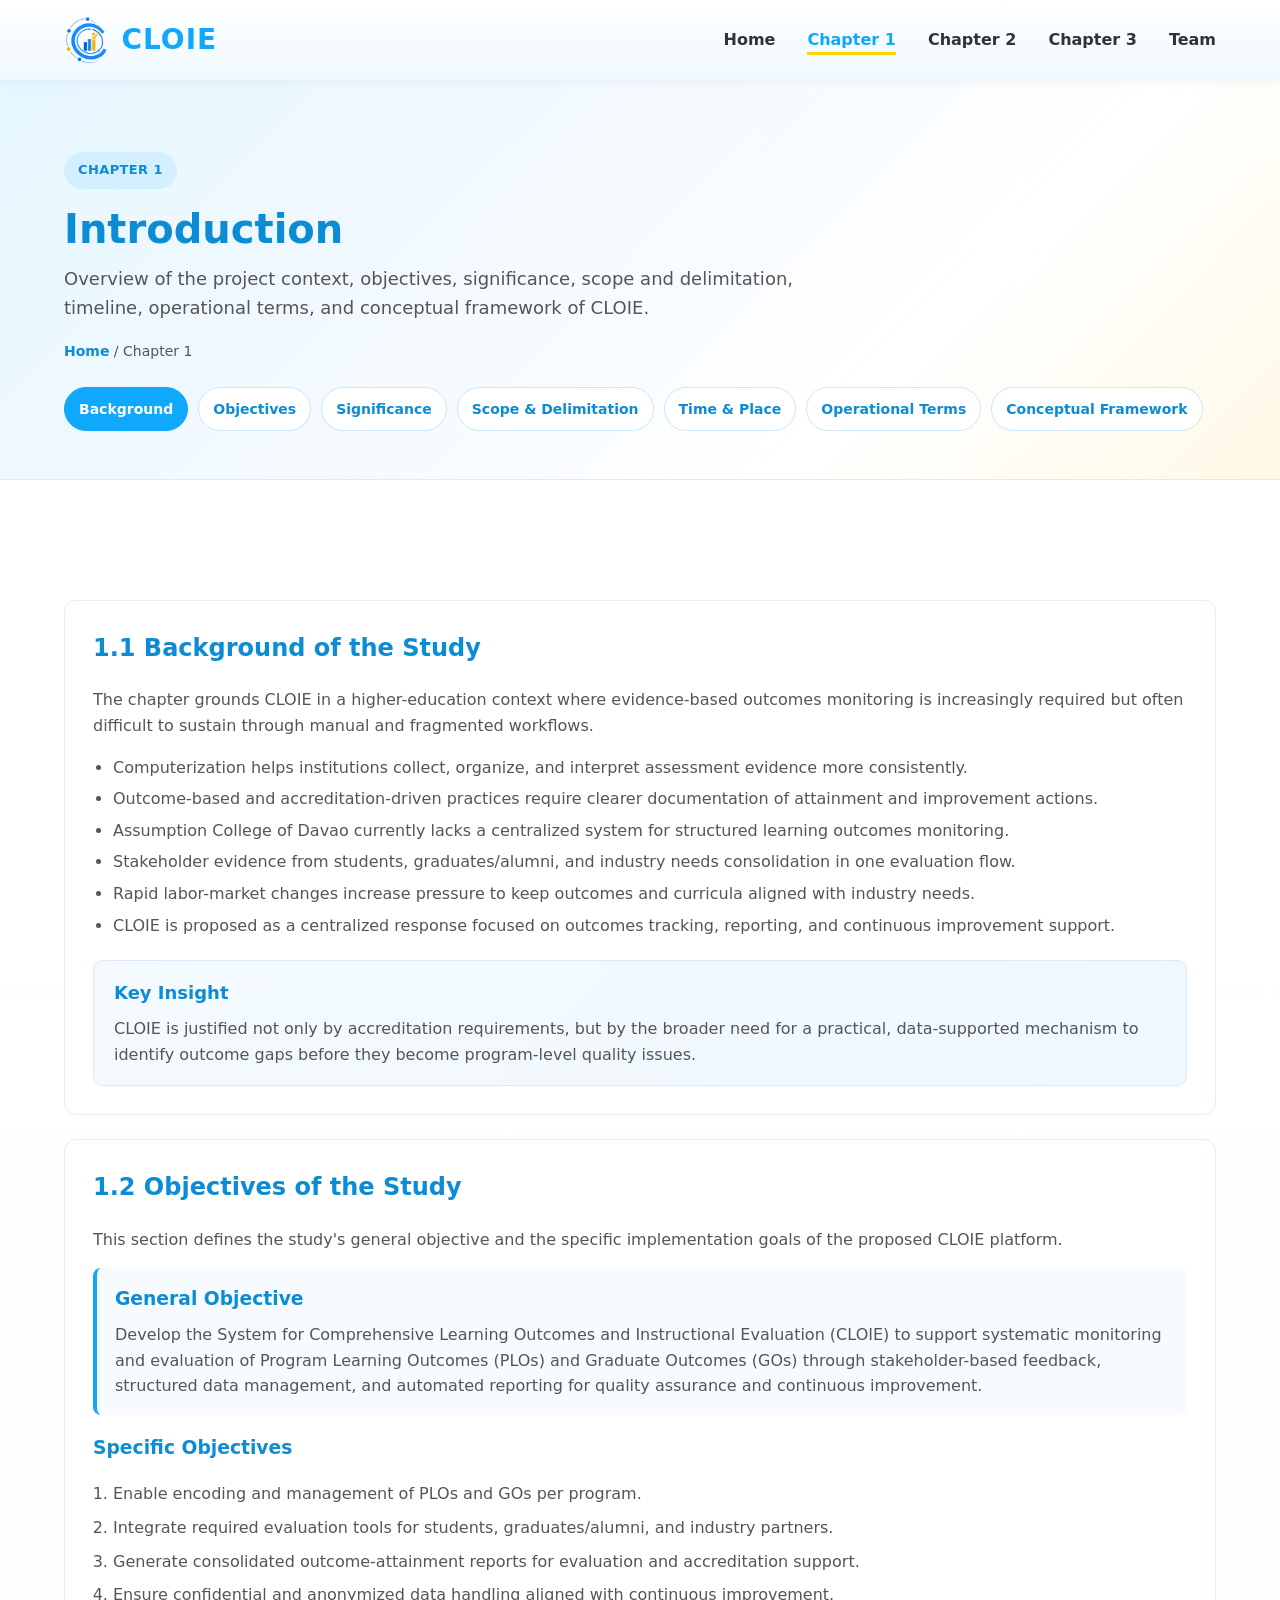
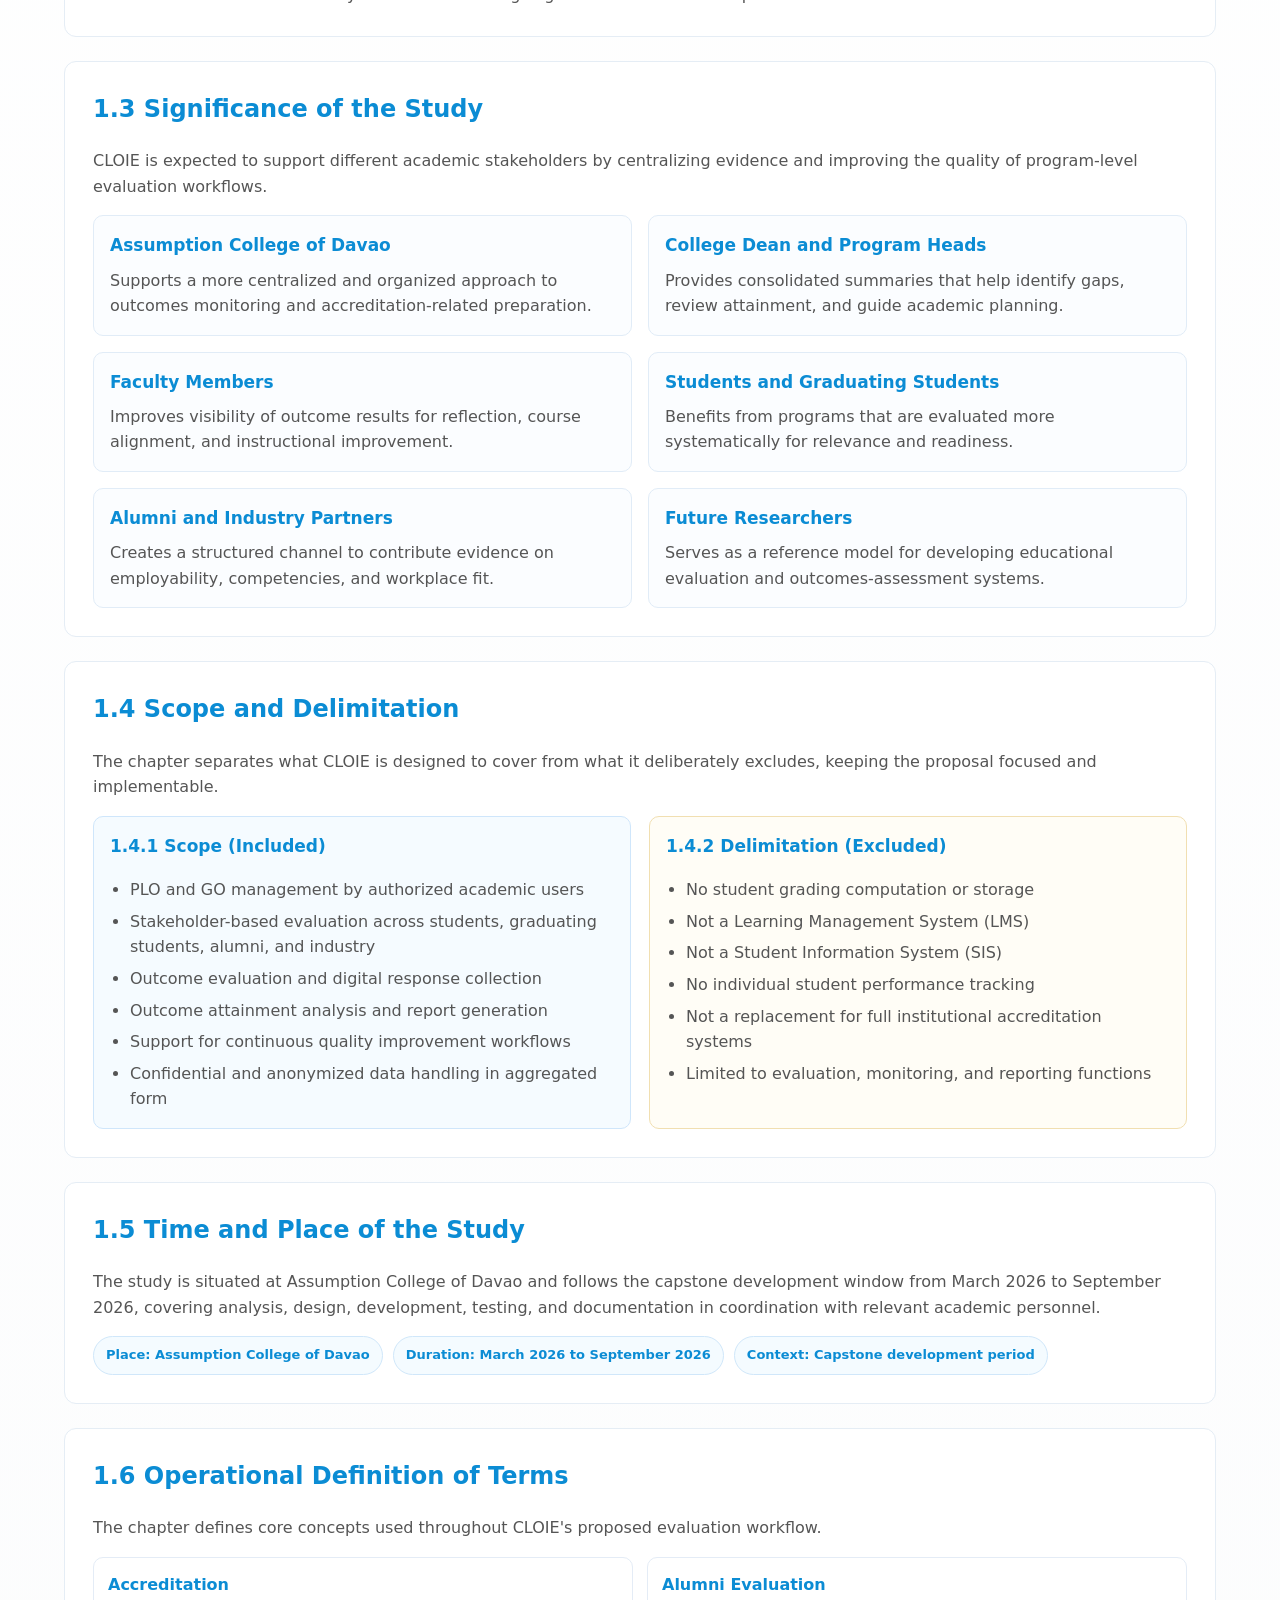
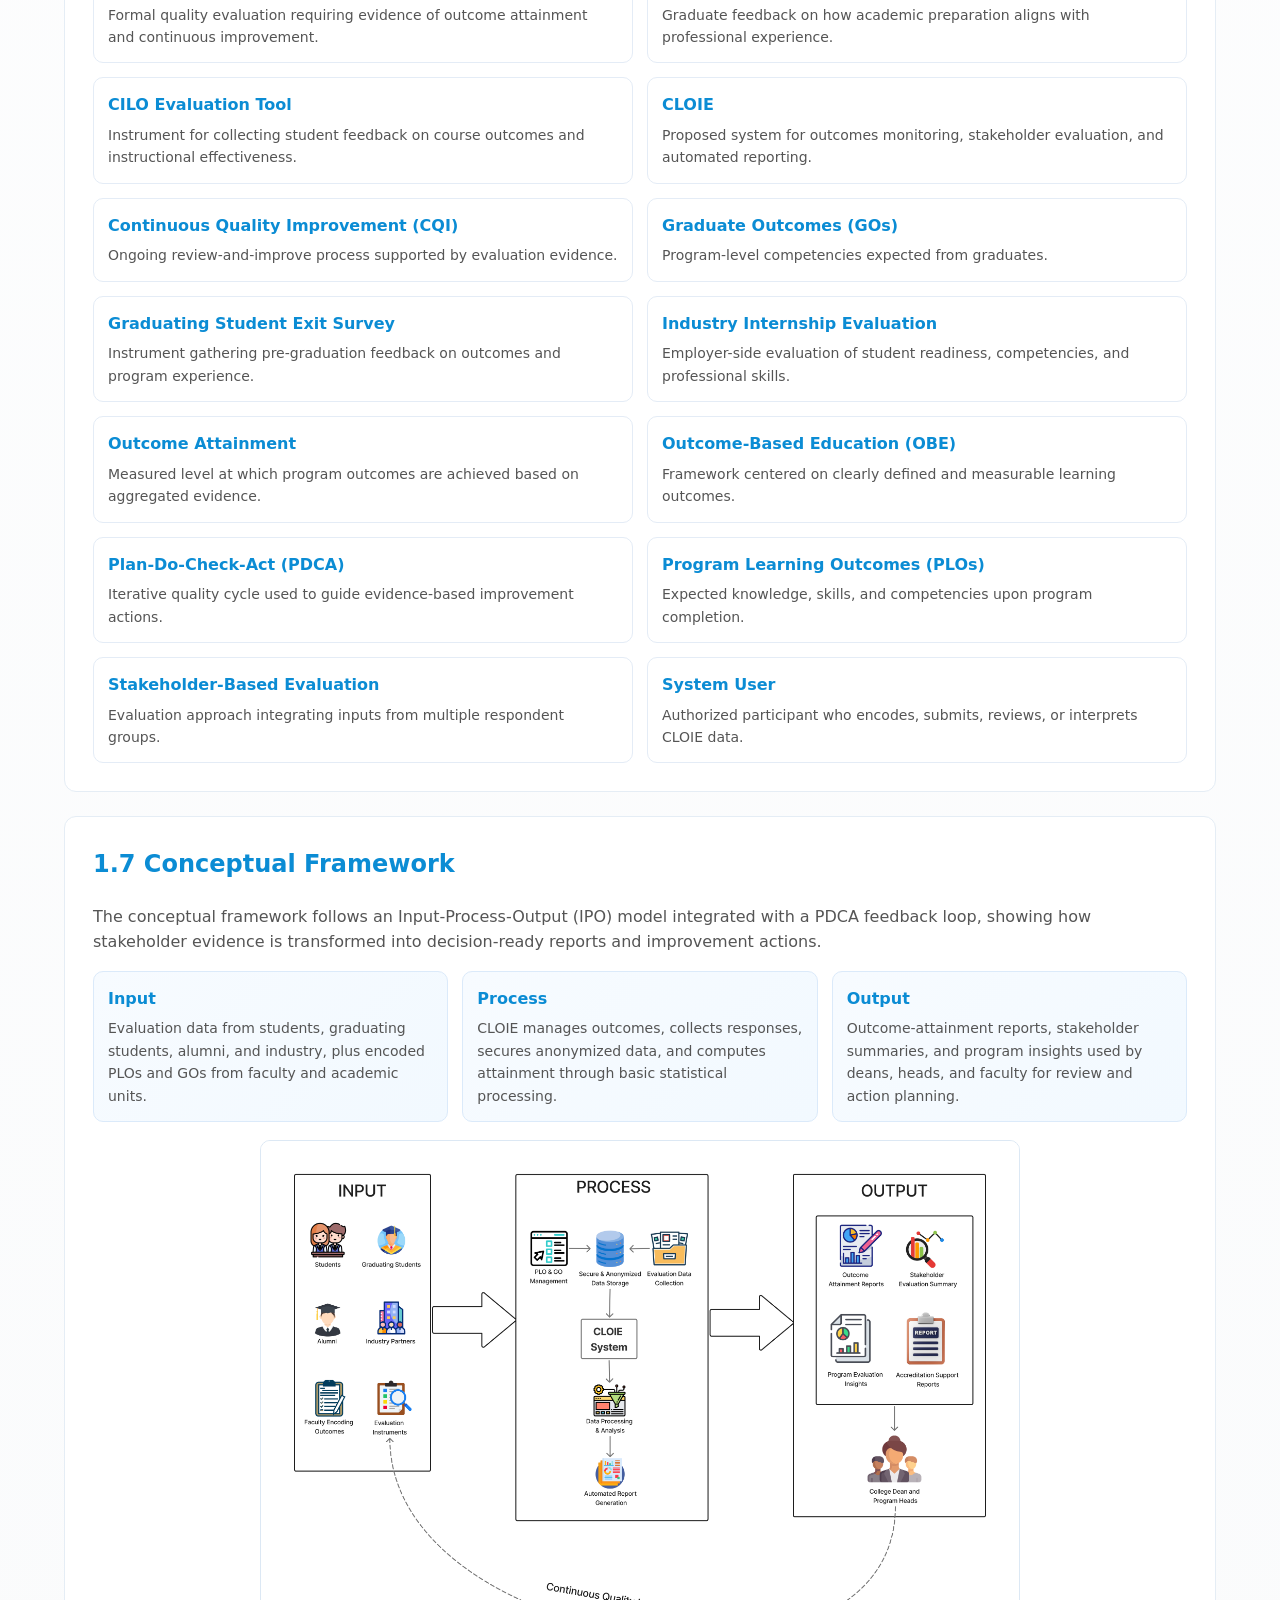
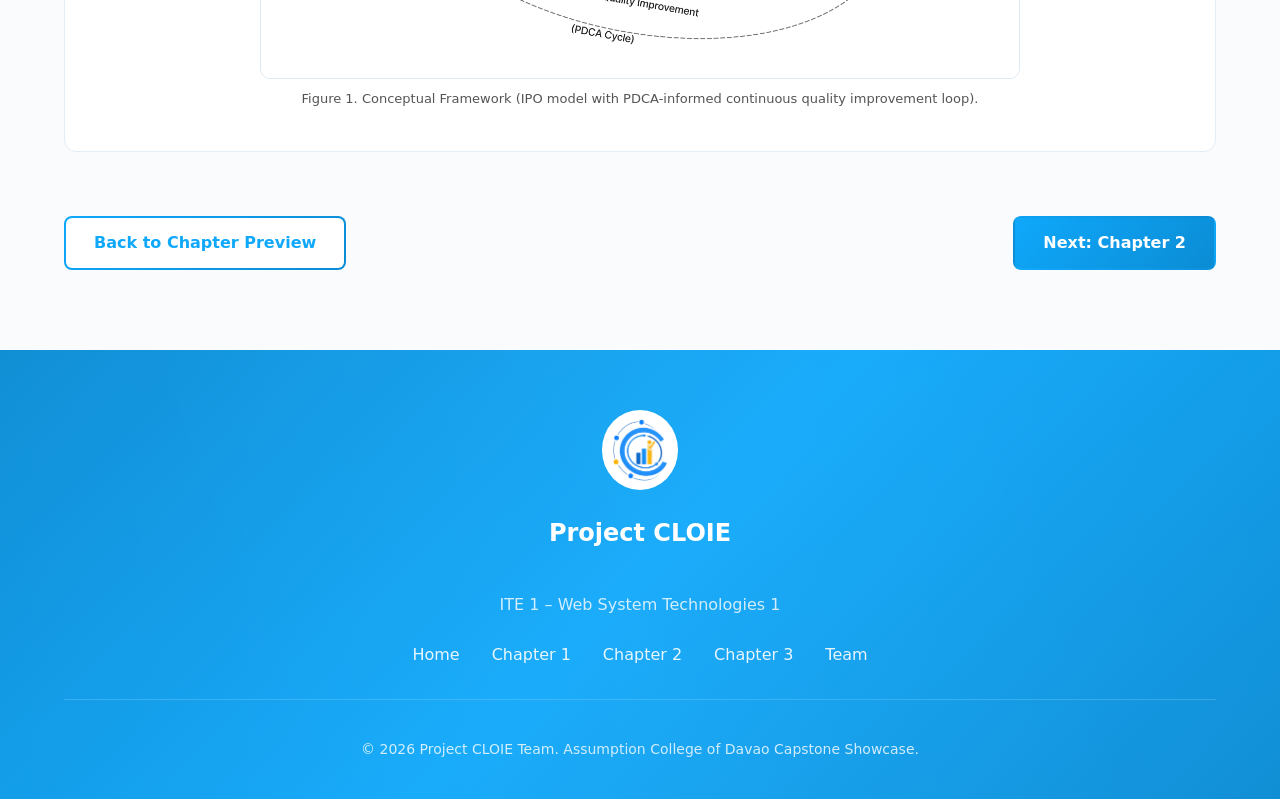
==== chapter1.html @ 31b9a8d6 "Enhance Project CLOIE website with new features and improvements - Added home.css for additional sty" ====
<!DOCTYPE html>
<html lang="en">
<head>
  <meta charset="UTF-8">
  <meta name="viewport" content="width=device-width, initial-scale=1.0">
  <title>CLOIE - Chapter 1 Summary</title>
  <link rel="shortcut icon" href="assets/cloie-logo.png" type="image/png">
  <link rel="stylesheet" href="css/style.css">
  <link rel="stylesheet" href="css/chapter.css">
</head>
<body id="top">
  <header class="v-header">
    <div class="page-container v-nav">
      <a href="index.html" class="v-logo-container">
        <img src="assets/cloie-logo.png" alt="CLOIE logo" class="v-brand-logo">
        <span class="v-logo-text">CLOIE</span>
      </a>
      <ul class="v-nav-links">
        <li><a href="index.html" class="v-nav-link">Home</a></li>
        <li><a href="chapter1.html" class="v-nav-link">Chapter 1</a></li>
        <li><a href="chapter2.html" class="v-nav-link">Chapter 2</a></li>
        <li><a href="chapter3.html" class="v-nav-link">Chapter 3</a></li>
        <li><a href="index.html#team" class="v-nav-link">Team</a></li>
      </ul>
      <button class="v-mobile-toggle" aria-label="Toggle Navigation">☰</button>
    </div>
  </header>

  <main class="v-page-main">
    <section class="v-page-banner">
      <div class="page-container v-reveal">
        <span class="v-page-label">Chapter 1</span>
        <h1 class="v-page-title">Introduction</h1>
        <p class="v-page-desc">Overview of the project context, objectives, significance, scope and delimitation, timeline, operational terms, and conceptual framework of CLOIE.</p>
        <p class="v-breadcrumb"><a href="index.html">Home</a> / Chapter 1</p>
        <div class="v-jump-links">
          <a class="v-jump-link" href="#background">Background</a>
          <a class="v-jump-link" href="#objectives">Objectives</a>
          <a class="v-jump-link" href="#significance">Significance</a>
          <a class="v-jump-link" href="#scope">Scope & Delimitation</a>
          <a class="v-jump-link" href="#time-place">Time & Place</a>
          <a class="v-jump-link" href="#terms">Operational Terms</a>
          <a class="v-jump-link" href="#framework">Conceptual Framework</a>
        </div>
      </div>
    </section>

    <section class="v-section v-bg-white">
      <div class="page-container v-article-grid v-reveal">
        <article id="background" class="v-article-block">
          <h2>1.1 Background of the Study</h2>
          <p>The chapter grounds CLOIE in a higher-education context where evidence-based outcomes monitoring is increasingly required but often difficult to sustain through manual and fragmented workflows.</p>
          <ul class="v-list-tight">
            <li>Computerization helps institutions collect, organize, and interpret assessment evidence more consistently.</li>
            <li>Outcome-based and accreditation-driven practices require clearer documentation of attainment and improvement actions.</li>
            <li>Assumption College of Davao currently lacks a centralized system for structured learning outcomes monitoring.</li>
            <li>Stakeholder evidence from students, graduates/alumni, and industry needs consolidation in one evaluation flow.</li>
            <li>Rapid labor-market changes increase pressure to keep outcomes and curricula aligned with industry needs.</li>
            <li>CLOIE is proposed as a centralized response focused on outcomes tracking, reporting, and continuous improvement support.</li>
          </ul>
          <div class="v-key-insight">
            <h3>Key Insight</h3>
            <p>CLOIE is justified not only by accreditation requirements, but by the broader need for a practical, data-supported mechanism to identify outcome gaps before they become program-level quality issues.</p>
          </div>
        </article>

        <article id="objectives" class="v-article-block">
          <h2>1.2 Objectives of the Study</h2>
          <p>This section defines the study's general objective and the specific implementation goals of the proposed CLOIE platform.</p>
          <div class="v-objective-highlight">
            <h3>General Objective</h3>
            <p>Develop the System for Comprehensive Learning Outcomes and Instructional Evaluation (CLOIE) to support systematic monitoring and evaluation of Program Learning Outcomes (PLOs) and Graduate Outcomes (GOs) through stakeholder-based feedback, structured data management, and automated reporting for quality assurance and continuous improvement.</p>
          </div>
          <h3>Specific Objectives</h3>
          <ol class="v-objective-list">
            <li>Enable encoding and management of PLOs and GOs per program.</li>
            <li>Integrate required evaluation tools for students, graduates/alumni, and industry partners.</li>
            <li>Generate consolidated outcome-attainment reports for evaluation and accreditation support.</li>
            <li>Ensure confidential and anonymized data handling aligned with continuous improvement.</li>
          </ol>
        </article>

        <article id="significance" class="v-article-block">
          <h2>1.3 Significance of the Study</h2>
          <p>CLOIE is expected to support different academic stakeholders by centralizing evidence and improving the quality of program-level evaluation workflows.</p>
          <div class="v-significance-grid">
            <article class="v-significance-card">
              <h3>Assumption College of Davao</h3>
              <p>Supports a more centralized and organized approach to outcomes monitoring and accreditation-related preparation.</p>
            </article>
            <article class="v-significance-card">
              <h3>College Dean and Program Heads</h3>
              <p>Provides consolidated summaries that help identify gaps, review attainment, and guide academic planning.</p>
            </article>
            <article class="v-significance-card">
              <h3>Faculty Members</h3>
              <p>Improves visibility of outcome results for reflection, course alignment, and instructional improvement.</p>
            </article>
            <article class="v-significance-card">
              <h3>Students and Graduating Students</h3>
              <p>Benefits from programs that are evaluated more systematically for relevance and readiness.</p>
            </article>
            <article class="v-significance-card">
              <h3>Alumni and Industry Partners</h3>
              <p>Creates a structured channel to contribute evidence on employability, competencies, and workplace fit.</p>
            </article>
            <article class="v-significance-card">
              <h3>Future Researchers</h3>
              <p>Serves as a reference model for developing educational evaluation and outcomes-assessment systems.</p>
            </article>
          </div>
        </article>

        <article id="scope" class="v-article-block">
          <h2>1.4 Scope and Delimitation</h2>
          <p>The chapter separates what CLOIE is designed to cover from what it deliberately excludes, keeping the proposal focused and implementable.</p>
          <div class="v-scope-grid">
            <section class="v-scope-card v-scope-card--in">
              <h3>1.4.1 Scope (Included)</h3>
              <ul class="v-list-tight">
                <li>PLO and GO management by authorized academic users</li>
                <li>Stakeholder-based evaluation across students, graduating students, alumni, and industry</li>
                <li>Outcome evaluation and digital response collection</li>
                <li>Outcome attainment analysis and report generation</li>
                <li>Support for continuous quality improvement workflows</li>
                <li>Confidential and anonymized data handling in aggregated form</li>
              </ul>
            </section>
            <section class="v-scope-card v-scope-card--out">
              <h3>1.4.2 Delimitation (Excluded)</h3>
              <ul class="v-list-tight">
                <li>No student grading computation or storage</li>
                <li>Not a Learning Management System (LMS)</li>
                <li>Not a Student Information System (SIS)</li>
                <li>No individual student performance tracking</li>
                <li>Not a replacement for full institutional accreditation systems</li>
                <li>Limited to evaluation, monitoring, and reporting functions</li>
              </ul>
            </section>
          </div>
        </article>

        <article id="time-place" class="v-article-block">
          <h2>1.5 Time and Place of the Study</h2>
          <p>The study is situated at Assumption College of Davao and follows the capstone development window from March 2026 to September 2026, covering analysis, design, development, testing, and documentation in coordination with relevant academic personnel.</p>
          <div class="v-chip-group">
            <span class="v-chip">Place: Assumption College of Davao</span>
            <span class="v-chip">Duration: March 2026 to September 2026</span>
            <span class="v-chip">Context: Capstone development period</span>
          </div>
        </article>

        <article id="terms" class="v-article-block">
          <h2>1.6 Operational Definition of Terms</h2>
          <p>The chapter defines core concepts used throughout CLOIE's proposed evaluation workflow.</p>
          <div class="v-term-grid">
            <article class="v-term-card"><h3>Accreditation</h3><p>Formal quality evaluation requiring evidence of outcome attainment and continuous improvement.</p></article>
            <article class="v-term-card"><h3>Alumni Evaluation</h3><p>Graduate feedback on how academic preparation aligns with professional experience.</p></article>
            <article class="v-term-card"><h3>CILO Evaluation Tool</h3><p>Instrument for collecting student feedback on course outcomes and instructional effectiveness.</p></article>
            <article class="v-term-card"><h3>CLOIE</h3><p>Proposed system for outcomes monitoring, stakeholder evaluation, and automated reporting.</p></article>
            <article class="v-term-card"><h3>Continuous Quality Improvement (CQI)</h3><p>Ongoing review-and-improve process supported by evaluation evidence.</p></article>
            <article class="v-term-card"><h3>Graduate Outcomes (GOs)</h3><p>Program-level competencies expected from graduates.</p></article>
            <article class="v-term-card"><h3>Graduating Student Exit Survey</h3><p>Instrument gathering pre-graduation feedback on outcomes and program experience.</p></article>
            <article class="v-term-card"><h3>Industry Internship Evaluation</h3><p>Employer-side evaluation of student readiness, competencies, and professional skills.</p></article>
            <article class="v-term-card"><h3>Outcome Attainment</h3><p>Measured level at which program outcomes are achieved based on aggregated evidence.</p></article>
            <article class="v-term-card"><h3>Outcome-Based Education (OBE)</h3><p>Framework centered on clearly defined and measurable learning outcomes.</p></article>
            <article class="v-term-card"><h3>Plan-Do-Check-Act (PDCA)</h3><p>Iterative quality cycle used to guide evidence-based improvement actions.</p></article>
            <article class="v-term-card"><h3>Program Learning Outcomes (PLOs)</h3><p>Expected knowledge, skills, and competencies upon program completion.</p></article>
            <article class="v-term-card"><h3>Stakeholder-Based Evaluation</h3><p>Evaluation approach integrating inputs from multiple respondent groups.</p></article>
            <article class="v-term-card"><h3>System User</h3><p>Authorized participant who encodes, submits, reviews, or interprets CLOIE data.</p></article>
          </div>
        </article>

        <article id="framework" class="v-article-block">
          <h2>1.7 Conceptual Framework</h2>
          <p>The conceptual framework follows an Input-Process-Output (IPO) model integrated with a PDCA feedback loop, showing how stakeholder evidence is transformed into decision-ready reports and improvement actions.</p>
          <div class="v-ipo-grid">
            <article class="v-ipo-card">
              <h3>Input</h3>
              <p>Evaluation data from students, graduating students, alumni, and industry, plus encoded PLOs and GOs from faculty and academic units.</p>
            </article>
            <article class="v-ipo-card">
              <h3>Process</h3>
              <p>CLOIE manages outcomes, collects responses, secures anonymized data, and computes attainment through basic statistical processing.</p>
            </article>
            <article class="v-ipo-card">
              <h3>Output</h3>
              <p>Outcome-attainment reports, stakeholder summaries, and program insights used by deans, heads, and faculty for review and action planning.</p>
            </article>
          </div>
          <img src="assets/conceptual-framework.png" alt="Conceptual framework figure for CLOIE" class="v-framework-image">
          <p class="v-figure-caption">Figure 1. Conceptual Framework (IPO model with PDCA-informed continuous quality improvement loop).</p>
        </article>

        <nav class="v-chapter-nav">
          <a href="index.html#chapter-preview" class="v-btn v-btn-outline">Back to Chapter Preview</a>
          <a href="chapter2.html" class="v-btn v-btn-primary">Next: Chapter 2</a>
        </nav>
      </div>
    </section>
  </main>

  <footer class="v-footer">
    <div class="page-container">
      <div class="v-footer-brand-wrap">
        <img src="assets/cloie-logo.png" alt="CLOIE logo" class="v-footer-brand-img">
      </div>
      <a href="index.html" class="v-footer-logo v-footer-logo--sm">Project CLOIE</a>
      <p class="v-footer-course">ITE 1 – Web System Technologies 1</p>
      <div class="v-footer-links">
        <a href="index.html" class="v-footer-link">Home</a>
        <a href="chapter1.html" class="v-footer-link">Chapter 1</a>
        <a href="chapter2.html" class="v-footer-link">Chapter 2</a>
        <a href="chapter3.html" class="v-footer-link">Chapter 3</a>
        <a href="index.html#team" class="v-footer-link">Team</a>
      </div>
      <div class="v-footer-bottom">
        <p>&copy; 2026 Project CLOIE Team. Assumption College of Davao Capstone Showcase.</p>
      </div>
    </div>
  </footer>

  <a href="#top" class="v-back-to-top" aria-label="Back to top">↑</a>

  <script src="js/script.js"></script>
  <script src="js/chapter.js"></script>
</body>
</html>
---- css/style.css ----
:root {
  --v-header-height: 80px;
  --cloie-blue: #0FA8FB;
  --cloie-blue-dark: #0b8cd4;
  --cloie-white: #FFFFFF;
  --cloie-gold: #FFD700;
  --cloie-text: #333333;
  --cloie-text-muted: #555555;
  --cloie-bg: #F9FAFB;
  --cloie-bg-light-blue: #F0F8FF;
  --gradient-blue: linear-gradient(135deg, #0FA8FB 0%, #0b8cd4 100%);
  --gradient-blue-light: linear-gradient(135deg, #F0F8FF 0%, #FFFFFF 50%, #F0F8FF 100%);
  --gradient-gold: linear-gradient(135deg, #FFD700 0%, #FFA500 100%);
  --gradient-hero: linear-gradient(135deg, #E6F7FF 0%, #F0F8FF 30%, #FFFFFF 70%, #FFF9E6 100%);
}

* {
  box-sizing: border-box;
}

html {
  scroll-behavior: smooth;
}

body {
  font-family: 'Segoe UI', system-ui, -apple-system, sans-serif;
  color: var(--cloie-text);
  margin: 0;
  padding: 0;
  line-height: 1.6;
  background-color: var(--cloie-bg);
}

.page-container {
  max-width: 1200px;
  margin: 0 auto;
  padding: 0 24px;
}

.v-header {
  position: fixed;
  top: 0;
  left: 0;
  right: 0;
  background: linear-gradient(to bottom, #FFFFFF 0%, #F0F8FF 100%);
  box-shadow: 0 2px 10px rgba(0, 0, 0, 0.05);
  z-index: 1000;
  height: var(--v-header-height);
}

.v-nav {
  display: flex;
  justify-content: space-between;
  align-items: center;
  height: 100%;
}

.v-logo-container {
  display: flex;
  align-items: center;
  gap: 12px;
  text-decoration: none;
}

.v-brand-logo {
  height: 48px;
  width: auto;
  border-radius: 50%;
}

.v-logo-text {
  font-size: 28px;
  font-weight: 800;
  color: var(--cloie-blue);
  letter-spacing: 1px;
}

.v-nav-links {
  display: flex;
  gap: 32px;
  list-style: none;
  margin: 0;
  padding: 0;
  align-items: center;
}

.v-nav-link {
  text-decoration: none;
  color: var(--cloie-text);
  font-weight: 600;
  transition: color 0.3s ease;
  position: relative;
}

.v-nav-link:hover,
.v-nav-link.active {
  color: var(--cloie-blue);
}

.v-nav-link::after {
  content: '';
  position: absolute;
  width: 0;
  height: 3px;
  background-color: var(--cloie-gold);
  bottom: -6px;
  left: 0;
  transition: width 0.3s ease;
}

.v-nav-link:hover::after,
.v-nav-link.active::after {
  width: 100%;
}

.v-btn {
  display: inline-flex;
  align-items: center;
  justify-content: center;
  padding: 12px 28px;
  border-radius: 8px;
  font-weight: 600;
  text-decoration: none;
  transition: all 0.3s ease;
  cursor: pointer;
  border: 2px solid transparent;
  font-size: 16px;
}

.v-btn-primary {
  background: var(--gradient-blue);
  color: var(--cloie-white);
}

.v-btn-primary:hover {
  background: linear-gradient(135deg, #0b8cd4 0%, #0980c0 100%);
  box-shadow: 0 4px 12px rgba(15, 168, 251, 0.4);
  transform: translateY(-2px);
}

.v-btn-outline {
  border: 2px solid transparent;
  background: linear-gradient(white, white) padding-box,
              var(--gradient-blue) border-box;
  color: var(--cloie-blue);
}

.v-btn-outline:hover {
  background: var(--gradient-blue);
  color: var(--cloie-white);
  transform: translateY(-2px);
  box-shadow: 0 4px 12px rgba(15, 168, 251, 0.3);
}

.v-mobile-toggle {
  display: none;
  background: none;
  border: none;
  font-size: 28px;
  color: var(--cloie-blue);
  cursor: pointer;
}

.v-section {
  padding: 120px 0 80px;
}

.v-section-title {
  text-align: center;
  font-size: 36px;
  background: var(--gradient-blue);
  -webkit-background-clip: text;
  -webkit-text-fill-color: transparent;
  background-clip: text;
  margin-bottom: 16px;
  font-weight: 800;
}

.v-section-subtitle {
  text-align: center;
  font-size: 18px;
  color: var(--cloie-text-muted);
  max-width: 700px;
  margin: 0 auto 60px;
}

.v-bg-white {
  background: linear-gradient(to bottom, var(--cloie-white) 0%, #FAFBFC 100%);
}

.v-footer {
  background: linear-gradient(135deg, #0b8cd4 0%, #0FA8FB 50%, #0b8cd4 100%);
  color: var(--cloie-white);
  padding: 60px 0 24px;
  text-align: center;
  position: relative;
  overflow: hidden;
}

.v-footer::before {
  content: '';
  position: absolute;
  top: 0;
  left: -50%;
  width: 200%;
  height: 100%;
  background: linear-gradient(90deg, transparent 0%, rgba(255, 255, 255, 0.05) 50%, transparent 100%);
  animation: v-shimmer 3s infinite;
}

@keyframes v-shimmer {
  0% { transform: translateX(-100%); }
  100% { transform: translateX(100%); }
}

.v-footer-brand-wrap {
  margin-bottom: 24px;
}

.v-footer-brand-img {
  height: 80px;
  width: auto;
  background: var(--cloie-white);
  padding: 8px;
  border-radius: 50%;
  display: block;
  margin: 0 auto;
}

.v-footer-logo {
  font-size: 32px;
  font-weight: 800;
  color: var(--cloie-white);
  text-decoration: none;
  margin-bottom: 24px;
  display: inline-block;
}

.v-footer-logo--sm {
  font-size: 24px;
}

.v-footer-course {
  margin-bottom: 24px;
  opacity: 0.8;
}

.v-footer-links {
  display: flex;
  justify-content: center;
  gap: 32px;
  margin-bottom: 32px;
}

.v-footer-link {
  color: var(--cloie-white);
  text-decoration: none;
  font-weight: 500;
  opacity: 0.9;
  transition: color 0.3s ease, opacity 0.3s ease;
}

.v-footer-link:hover {
  color: var(--cloie-gold);
  opacity: 1;
}

.v-footer-bottom {
  border-top: 1px solid rgba(255, 255, 255, 0.2);
  padding-top: 24px;
  font-size: 14px;
  opacity: 0.8;
}

.v-back-to-top {
  position: fixed;
  right: 20px;
  bottom: 20px;
  width: 44px;
  height: 44px;
  border-radius: 50%;
  display: inline-flex;
  align-items: center;
  justify-content: center;
  background: var(--gradient-blue);
  color: #fff;
  text-decoration: none;
  font-size: 20px;
  box-shadow: 0 8px 20px rgba(15, 168, 251, 0.35);
  z-index: 1200;
  transition: transform 0.25s ease, opacity 0.25s ease;
  opacity: 0;
  pointer-events: none;
  transform: translateY(8px);
}

.v-back-to-top.is-visible {
  opacity: 1;
  pointer-events: auto;
  transform: translateY(0);
}

.v-back-to-top.is-visible:hover {
  transform: translateY(-2px);
}

.v-reveal {
  opacity: 0;
  transform: translateY(40px);
  transition: opacity 0.8s cubic-bezier(0.5, 0, 0, 1), transform 0.8s cubic-bezier(0.5, 0, 0, 1);
}

.v-reveal.v-active {
  opacity: 1;
  transform: translateY(0);
}

@media (max-width: 900px) {
  .v-footer-links {
    flex-wrap: wrap;
    gap: 18px;
  }
}

@media (max-width: 768px) {
  .v-section-title {
    font-size: 30px;
  }

  .v-mobile-toggle {
    display: block;
  }

  .v-nav-links {
    position: fixed;
    top: var(--v-header-height);
    left: -100%;
    width: 100%;
    height: calc(100vh - var(--v-header-height));
    background: var(--cloie-white);
    flex-direction: column;
    justify-content: center;
    transition: left 0.3s ease;
  }

  .v-nav-links.active {
    left: 0;
  }
}
---- css/chapter.css ----
.v-page-main {
  padding-top: var(--v-header-height);
}

.v-page-banner {
  padding: 72px 0 48px;
  background: var(--gradient-hero);
  border-bottom: 1px solid #d9ecfa;
}

.v-page-label {
  display: inline-block;
  padding: 8px 14px;
  border-radius: 999px;
  background: rgba(15, 168, 251, 0.1);
  color: var(--cloie-blue-dark);
  font-weight: 700;
  font-size: 13px;
  letter-spacing: 0.03em;
  text-transform: uppercase;
  margin-bottom: 16px;
}

.v-page-title {
  margin: 0 0 12px;
  font-size: 40px;
  line-height: 1.2;
  color: var(--cloie-blue-dark);
}

.v-page-desc {
  max-width: 760px;
  margin: 0;
  font-size: 18px;
  color: var(--cloie-text-muted);
}

.v-breadcrumb {
  margin-top: 18px;
  font-size: 14px;
  color: var(--cloie-text-muted);
}

.v-breadcrumb a {
  color: var(--cloie-blue-dark);
  text-decoration: none;
  font-weight: 600;
}

.v-breadcrumb a:hover {
  text-decoration: underline;
}

.v-jump-links {
  display: flex;
  gap: 10px;
  flex-wrap: wrap;
  margin-top: 24px;
}

.v-jump-link {
  padding: 10px 14px;
  border-radius: 999px;
  border: 1px solid #cde6f8;
  color: var(--cloie-blue-dark);
  text-decoration: none;
  font-weight: 600;
  font-size: 14px;
  background: #fff;
  transition: all 0.25s ease;
}

.v-jump-link:hover {
  background: var(--cloie-blue);
  border-color: var(--cloie-blue);
  color: #fff;
}

.v-jump-link.v-active {
  background: var(--cloie-blue);
  border-color: var(--cloie-blue);
  color: #fff;
}

.v-article-grid {
  display: grid;
  gap: 24px;
}

.v-article-block {
  background: #fff;
  border: 1px solid #e5edf5;
  border-radius: 12px;
  padding: 28px;
}

.v-article-block h2,
.v-article-block h3 {
  color: var(--cloie-blue-dark);
  margin-top: 0;
}

.v-article-block p,
.v-article-block li {
  color: var(--cloie-text-muted);
}

.v-article-block ul {
  margin: 0;
  padding-left: 20px;
}

.v-list-tight {
  margin: 0;
  padding-left: 20px;
}

.v-article-block li + li {
  margin-top: 6px;
}

.v-key-insight {
  margin-top: 22px;
  padding: 18px 20px;
  border-radius: 10px;
  border: 1px solid #d9eafb;
  background: linear-gradient(135deg, #f4faff 0%, #eef8ff 100%);
}

.v-key-insight h3 {
  margin: 0 0 8px;
  font-size: 18px;
}

.v-key-insight p {
  margin: 0;
}

.v-objective-highlight {
  margin: 14px 0 18px;
  padding: 16px 18px;
  border-left: 4px solid var(--cloie-blue);
  background: #f7fbff;
  border-radius: 8px;
}

.v-objective-highlight h3 {
  margin-bottom: 8px;
}

.v-objective-highlight p {
  margin: 0;
}

.v-objective-list {
  margin: 0;
  padding-left: 20px;
}

.v-objective-list li + li {
  margin-top: 8px;
}

.v-significance-grid {
  display: grid;
  grid-template-columns: repeat(2, 1fr);
  gap: 16px;
}

.v-significance-card {
  border: 1px solid #e1ecf7;
  border-radius: 10px;
  padding: 16px;
  background: #fbfdff;
}

.v-significance-card h3 {
  font-size: 17px;
  margin: 0 0 8px;
}

.v-significance-card p {
  margin: 0;
}

.v-scope-grid {
  display: grid;
  grid-template-columns: repeat(2, 1fr);
  gap: 18px;
}

.v-scope-card {
  border-radius: 10px;
  padding: 16px;
}

.v-scope-card h3 {
  font-size: 17px;
}

.v-scope-card--in {
  border: 1px solid #cfe6fb;
  background: #f5fbff;
}

.v-scope-card--out {
  border: 1px solid #f1dfb1;
  background: #fffdf6;
}

.v-chip-group {
  display: flex;
  flex-wrap: wrap;
  gap: 10px;
  margin-top: 16px;
}

.v-chip {
  display: inline-flex;
  align-items: center;
  border-radius: 999px;
  border: 1px solid #d0e7fa;
  background: #f4fbff;
  color: var(--cloie-blue-dark);
  padding: 8px 12px;
  font-size: 13px;
  font-weight: 600;
}

.v-term-grid {
  display: grid;
  grid-template-columns: repeat(2, 1fr);
  gap: 14px;
}

.v-term-card {
  border: 1px solid #e4ecf6;
  border-radius: 10px;
  padding: 14px;
  background: #fff;
}

.v-term-card h3 {
  font-size: 16px;
  margin: 0 0 6px;
}

.v-term-card p {
  margin: 0;
  font-size: 14px;
}

.v-ipo-grid {
  display: grid;
  grid-template-columns: repeat(3, 1fr);
  gap: 14px;
  margin-bottom: 16px;
}

.v-ipo-card {
  border: 1px solid #dbeafa;
  background: linear-gradient(135deg, #f7fbff 0%, #f2f9ff 100%);
  border-radius: 10px;
  padding: 14px;
}

.v-ipo-card h3 {
  margin: 0 0 6px;
  font-size: 16px;
}

.v-ipo-card p {
  margin: 0;
  font-size: 14px;
}

.v-framework-image {
  width: 100%;
  max-width: 760px;
  border-radius: 10px;
  border: 1px solid #dce8f4;
  display: block;
  margin: 18px auto 0;
}

.v-figure-caption {
  text-align: center;
  margin-top: 10px;
  font-size: 13px;
  color: #6c7a89;
}

.v-chapter-nav {
  margin-top: 40px;
  display: flex;
  justify-content: space-between;
  align-items: center;
  gap: 14px;
  flex-wrap: wrap;
}

.v-chapter-nav .v-btn {
  min-width: 180px;
}

@media (max-width: 768px) {
  .v-page-title {
    font-size: 30px;
  }

  .v-jump-links {
    gap: 8px;
  }

  .v-jump-link {
    width: 100%;
    text-align: center;
  }

  .v-article-block {
    padding: 22px;
  }

  .v-significance-grid,
  .v-scope-grid,
  .v-term-grid,
  .v-ipo-grid {
    grid-template-columns: 1fr;
  }

  .v-chapter-nav .v-btn {
    min-width: 100%;
  }
}
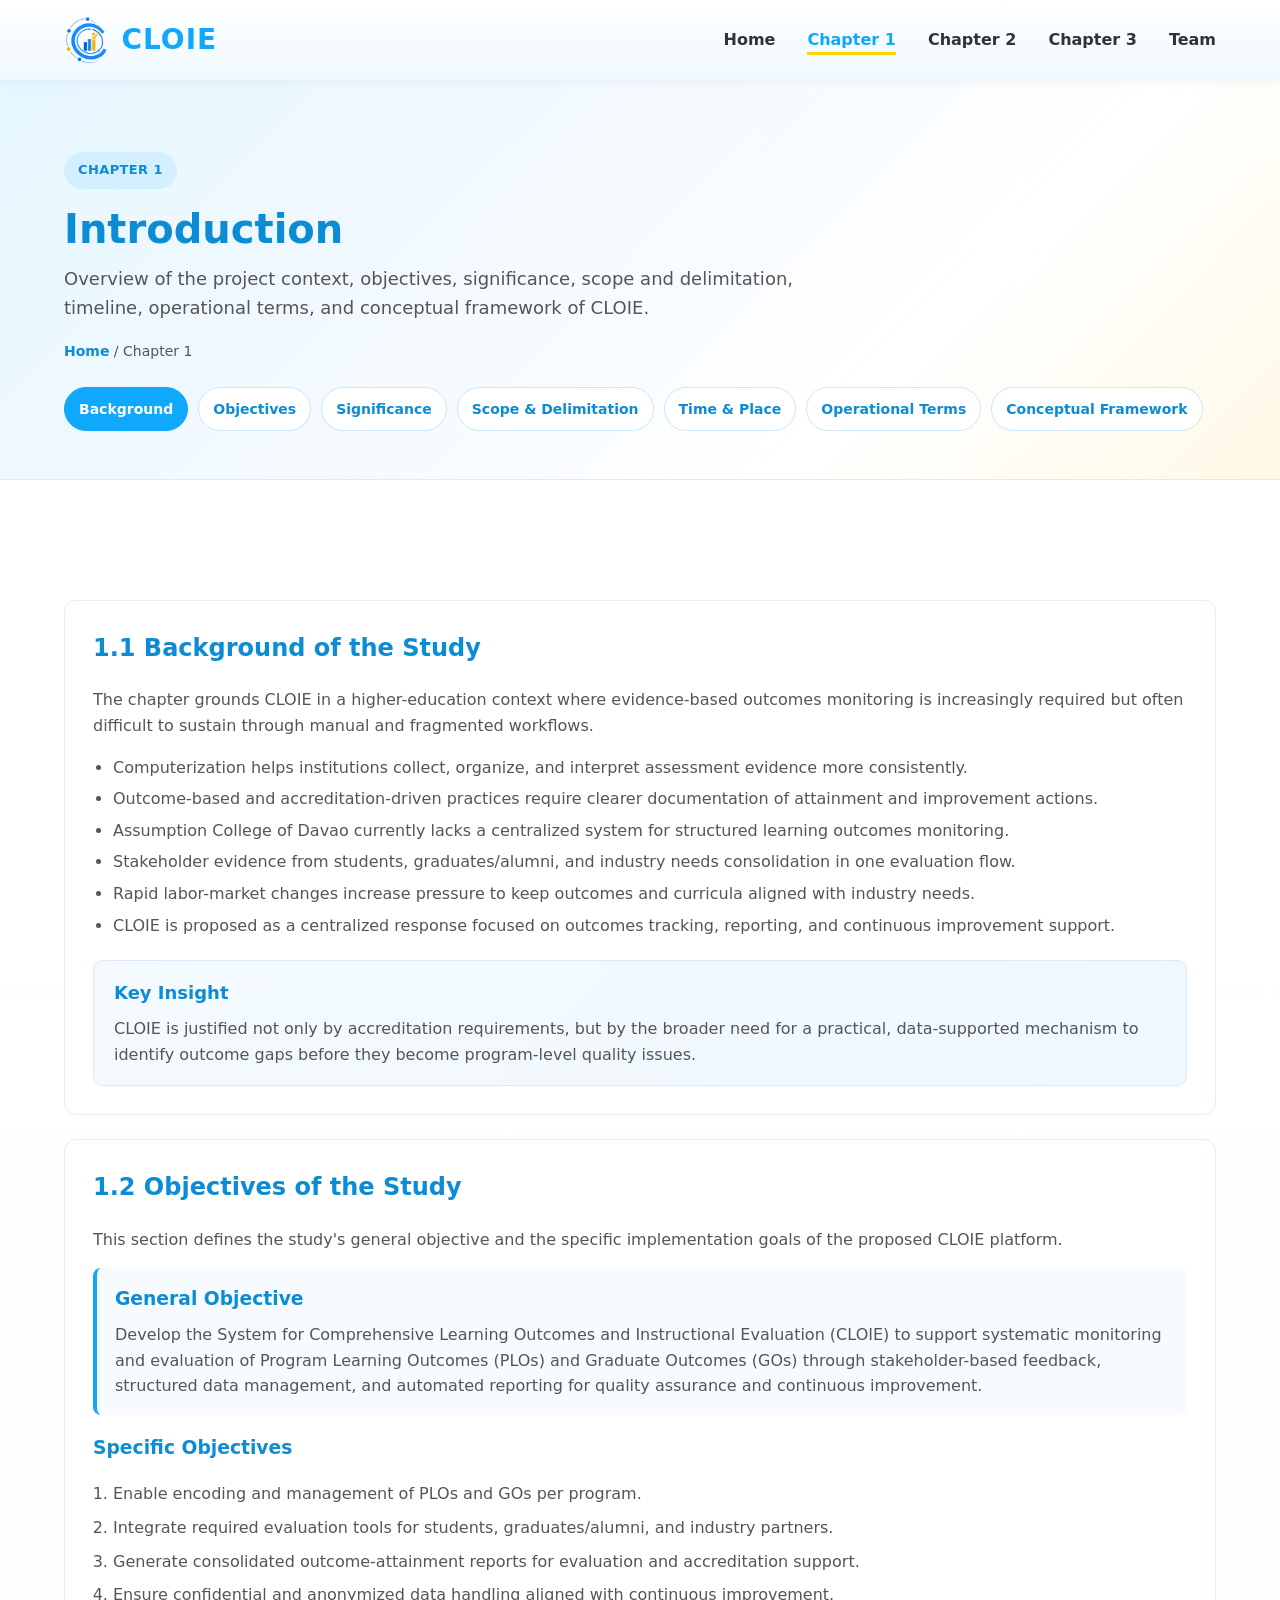
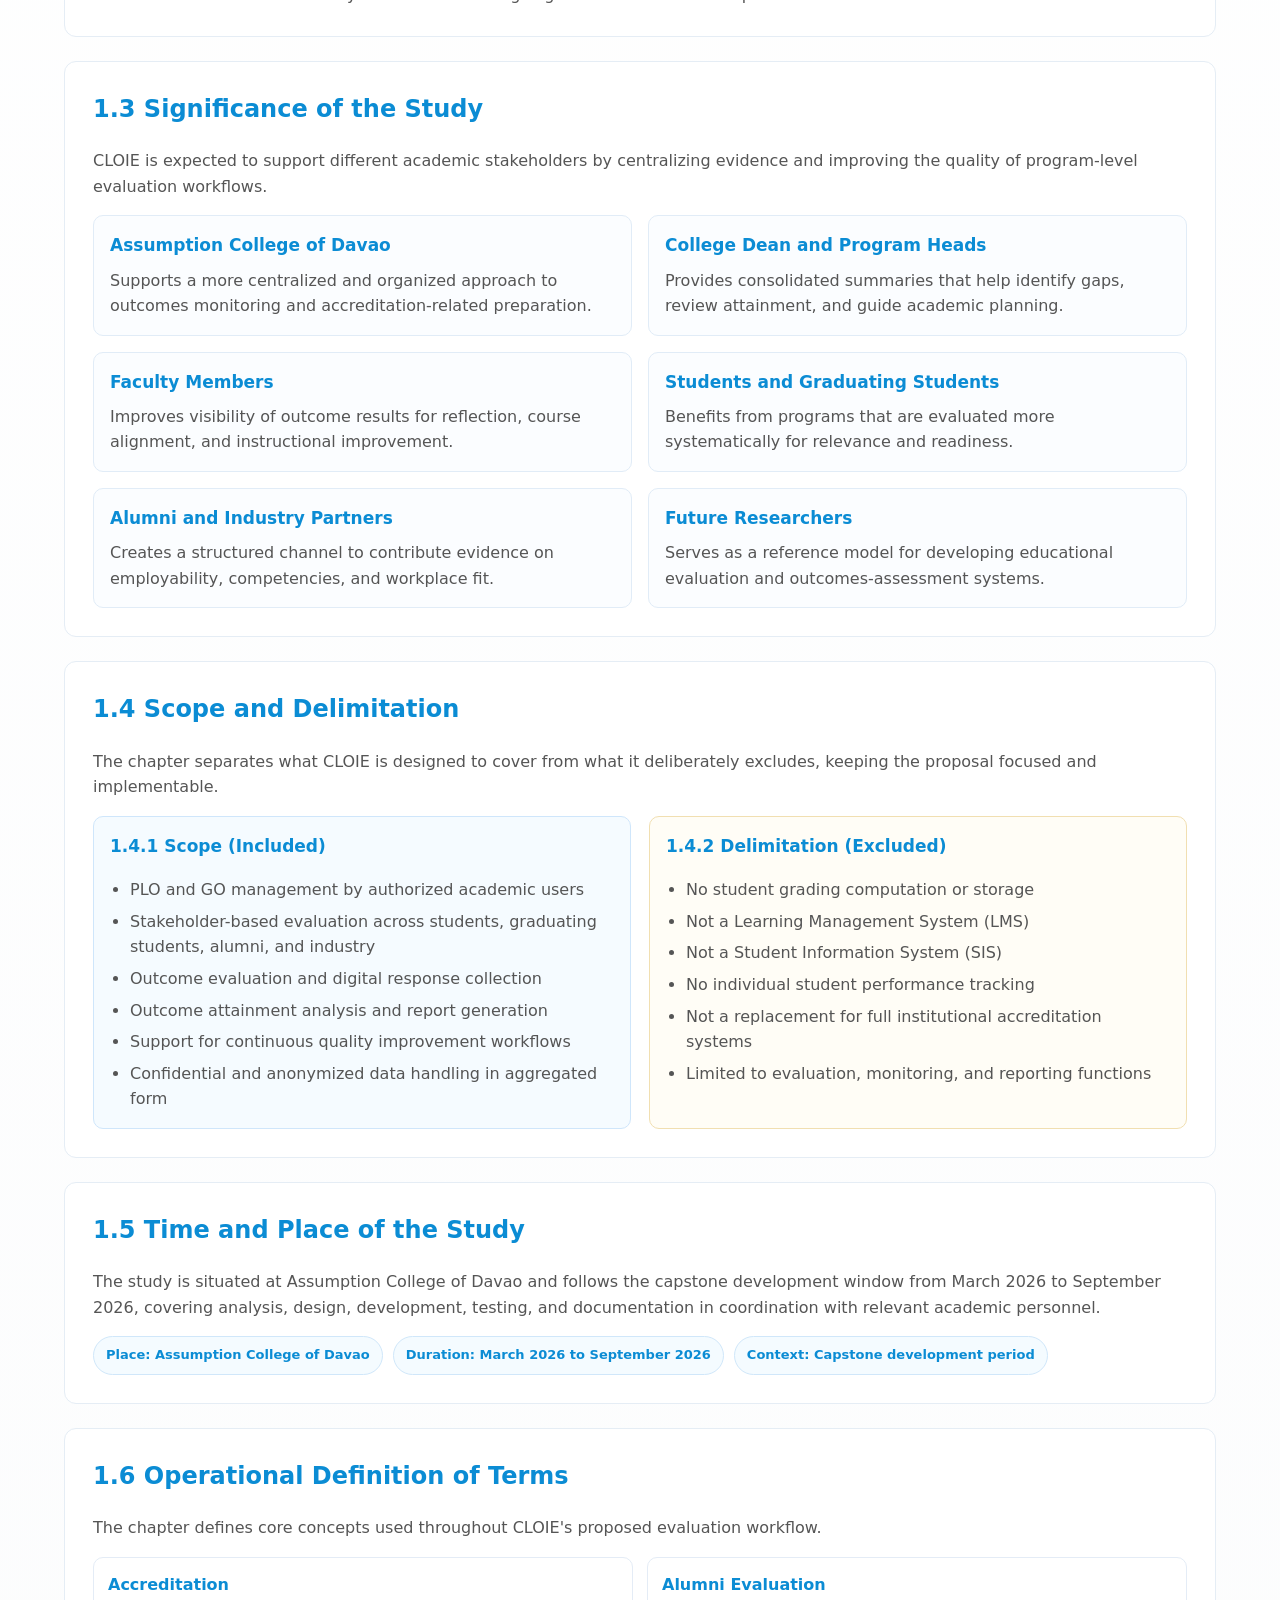
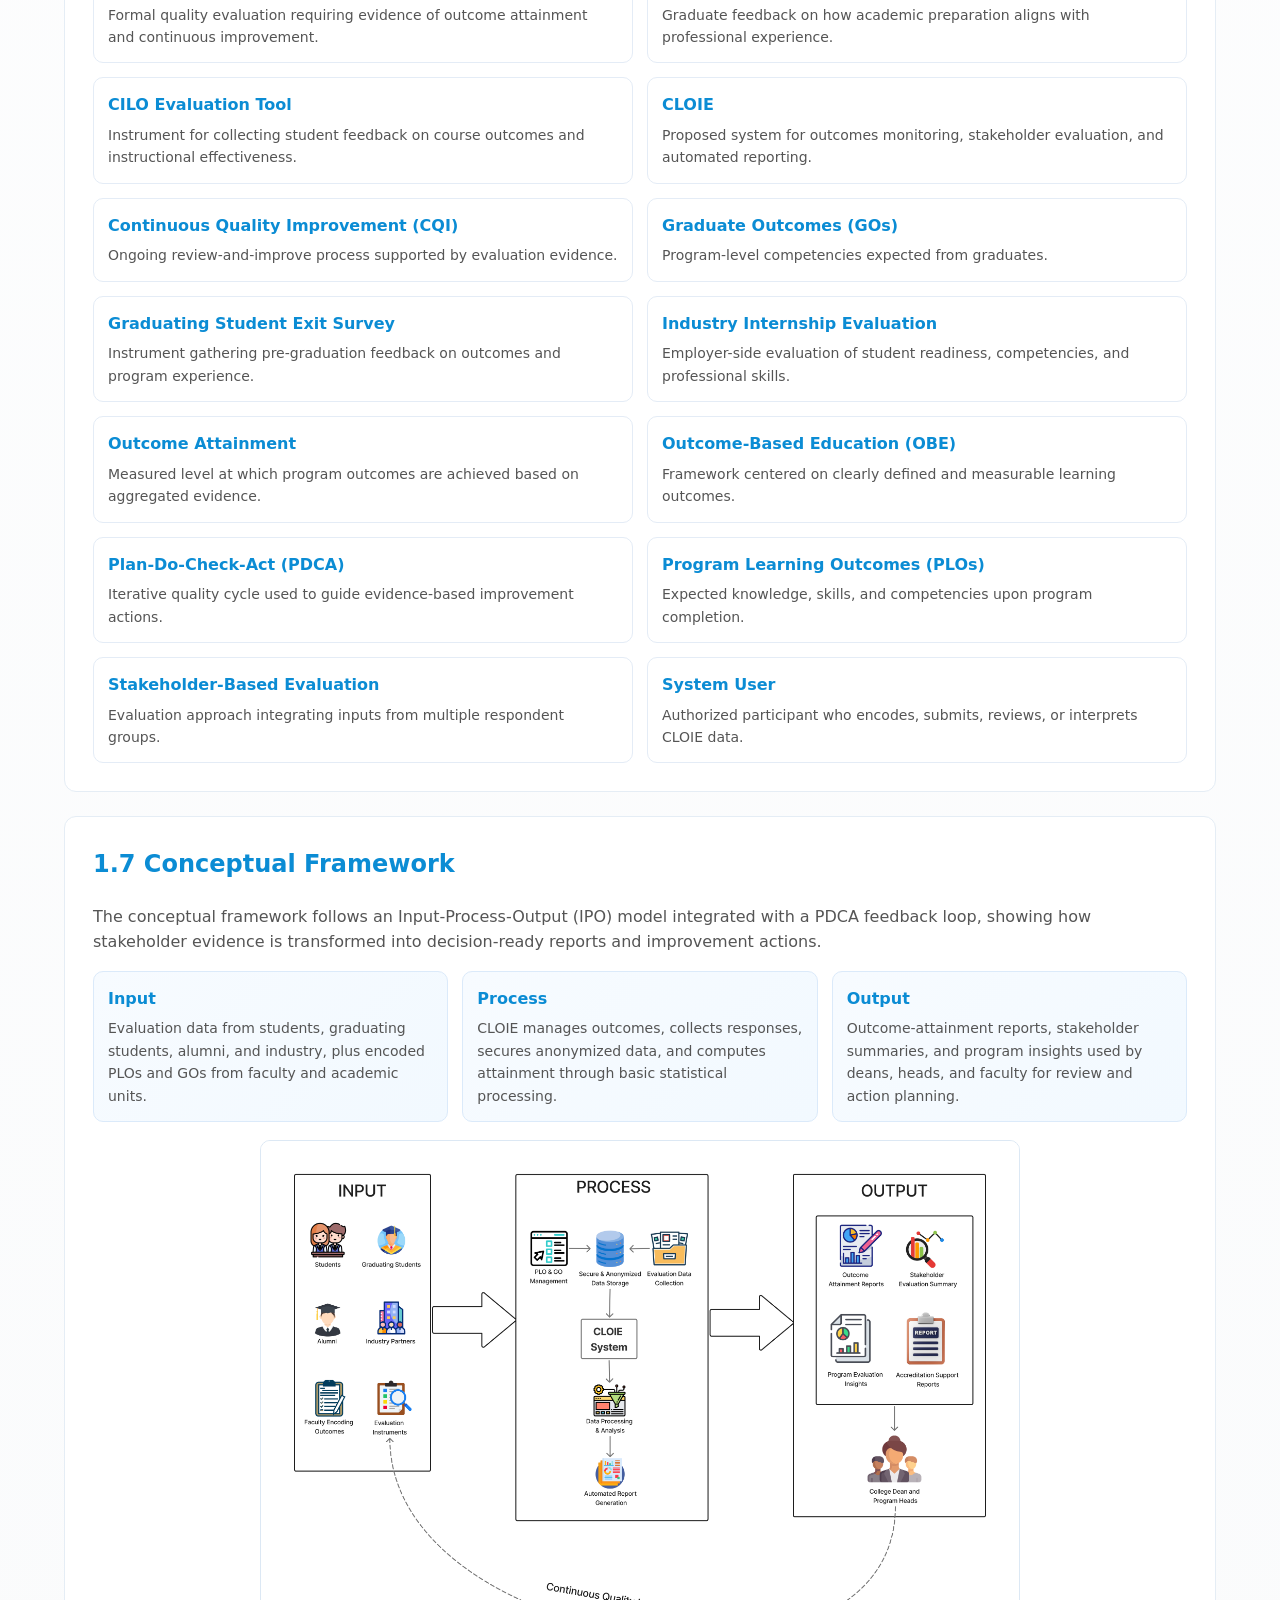
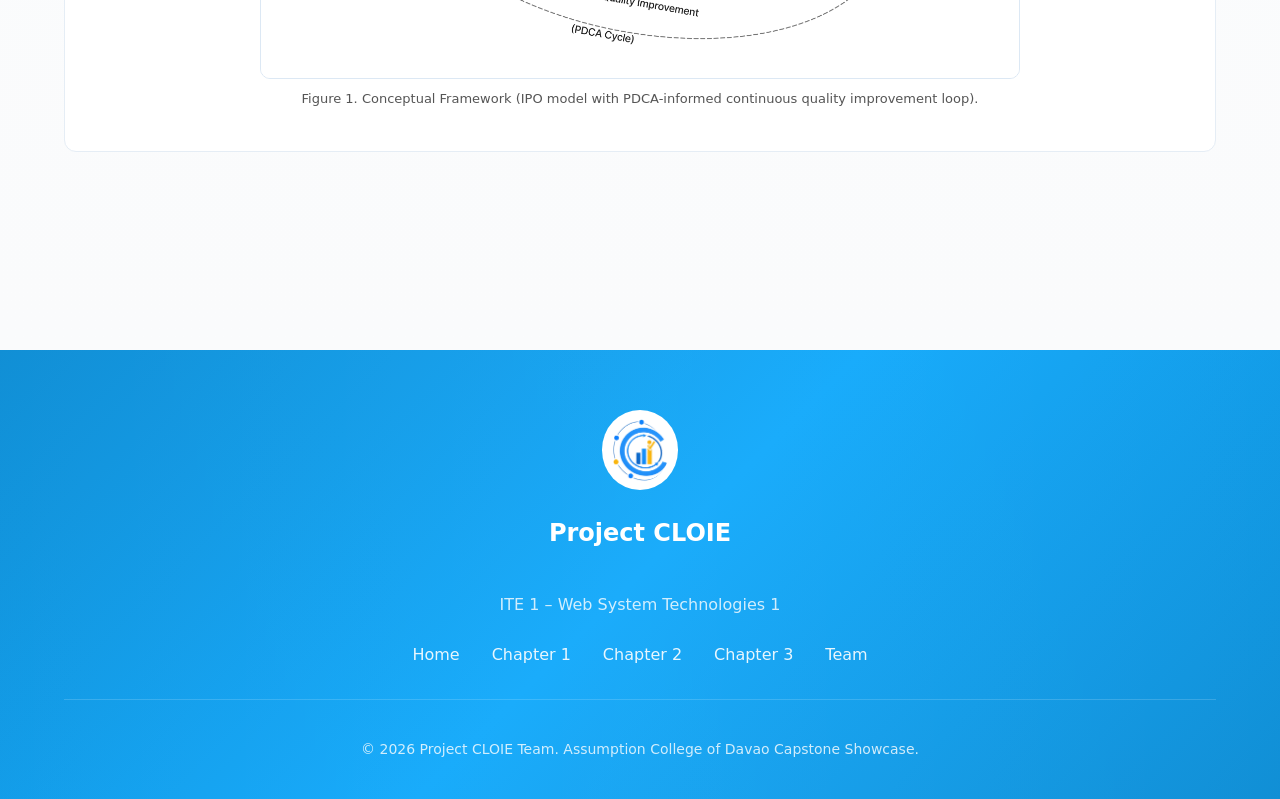
==== commit 695bdaa8: "feat: enhance chapter content visibility with reveal effects and adjust scroll threshold for better " ====
--- a/chapter1.html
+++ b/chapter1.html
@@ -46,8 +46,8 @@
     </section>
 
     <section class="v-section v-bg-white">
-      <div class="page-container v-article-grid v-reveal">
-        <article id="background" class="v-article-block">
+      <div class="page-container v-article-grid">
+        <article id="background" class="v-article-block v-reveal">
           <h2>1.1 Background of the Study</h2>
           <p>The chapter grounds CLOIE in a higher-education context where evidence-based outcomes monitoring is increasingly required but often difficult to sustain through manual and fragmented workflows.</p>
           <ul class="v-list-tight">
@@ -64,7 +64,7 @@
           </div>
         </article>
 
-        <article id="objectives" class="v-article-block">
+        <article id="objectives" class="v-article-block v-reveal">
           <h2>1.2 Objectives of the Study</h2>
           <p>This section defines the study's general objective and the specific implementation goals of the proposed CLOIE platform.</p>
           <div class="v-objective-highlight">
@@ -80,7 +80,7 @@
           </ol>
         </article>
 
-        <article id="significance" class="v-article-block">
+        <article id="significance" class="v-article-block v-reveal">
           <h2>1.3 Significance of the Study</h2>
           <p>CLOIE is expected to support different academic stakeholders by centralizing evidence and improving the quality of program-level evaluation workflows.</p>
           <div class="v-significance-grid">
@@ -111,7 +111,7 @@
           </div>
         </article>
 
-        <article id="scope" class="v-article-block">
+        <article id="scope" class="v-article-block v-reveal">
           <h2>1.4 Scope and Delimitation</h2>
           <p>The chapter separates what CLOIE is designed to cover from what it deliberately excludes, keeping the proposal focused and implementable.</p>
           <div class="v-scope-grid">
@@ -140,7 +140,7 @@
           </div>
         </article>
 
-        <article id="time-place" class="v-article-block">
+        <article id="time-place" class="v-article-block v-reveal">
           <h2>1.5 Time and Place of the Study</h2>
           <p>The study is situated at Assumption College of Davao and follows the capstone development window from March 2026 to September 2026, covering analysis, design, development, testing, and documentation in coordination with relevant academic personnel.</p>
           <div class="v-chip-group">
@@ -150,7 +150,7 @@
           </div>
         </article>
 
-        <article id="terms" class="v-article-block">
+        <article id="terms" class="v-article-block v-reveal">
           <h2>1.6 Operational Definition of Terms</h2>
           <p>The chapter defines core concepts used throughout CLOIE's proposed evaluation workflow.</p>
           <div class="v-term-grid">
@@ -171,7 +171,7 @@
           </div>
         </article>
 
-        <article id="framework" class="v-article-block">
+        <article id="framework" class="v-article-block v-reveal">
           <h2>1.7 Conceptual Framework</h2>
           <p>The conceptual framework follows an Input-Process-Output (IPO) model integrated with a PDCA feedback loop, showing how stakeholder evidence is transformed into decision-ready reports and improvement actions.</p>
           <div class="v-ipo-grid">
@@ -192,7 +192,7 @@
           <p class="v-figure-caption">Figure 1. Conceptual Framework (IPO model with PDCA-informed continuous quality improvement loop).</p>
         </article>
 
-        <nav class="v-chapter-nav">
+        <nav class="v-chapter-nav v-reveal">
           <a href="index.html#chapter-preview" class="v-btn v-btn-outline">Back to Chapter Preview</a>
           <a href="chapter2.html" class="v-btn v-btn-primary">Next: Chapter 2</a>
         </nav>
--- a/css/chapter.css
+++ b/css/chapter.css
@@ -105,6 +105,10 @@
   color: var(--cloie-text-muted);
 }
 
+.v-chapter-intro {
+  margin-bottom: 18px;
+}
+
 .v-article-block ul {
   margin: 0;
   padding-left: 20px;
@@ -117,6 +121,183 @@
 
 .v-article-block li + li {
   margin-top: 6px;
+}
+
+.v-topic-grid {
+  display: grid;
+  grid-template-columns: repeat(2, 1fr);
+  gap: 14px;
+}
+
+.v-method-grid {
+  display: grid;
+  grid-template-columns: repeat(5, 1fr);
+  gap: 10px;
+  margin-bottom: 16px;
+}
+
+.v-method-card {
+  border: 1px solid #dbeafa;
+  border-radius: 10px;
+  padding: 12px;
+  background: linear-gradient(135deg, #f7fbff 0%, #f2f9ff 100%);
+}
+
+.v-method-card h3 {
+  margin: 0 0 6px;
+  font-size: 15px;
+}
+
+.v-method-card p {
+  margin: 0;
+  font-size: 13px;
+}
+
+.v-requirement-grid {
+  display: grid;
+  grid-template-columns: repeat(3, 1fr);
+  gap: 14px;
+}
+
+.v-requirement-card {
+  border: 1px solid #e1ecf7;
+  border-radius: 10px;
+  padding: 16px;
+  background: #fbfdff;
+}
+
+.v-requirement-card h3 {
+  font-size: 17px;
+  margin: 0 0 10px;
+}
+
+.v-requirement-card p {
+  margin: 0 0 10px;
+}
+
+.v-stack-note {
+  border: 1px solid #d4e8fa;
+  background: #f5fbff;
+  border-radius: 10px;
+  padding: 14px;
+}
+
+.v-stack-grid {
+  display: grid;
+  grid-template-columns: repeat(2, 1fr);
+  gap: 14px;
+}
+
+.v-stack-card {
+  border: 1px solid #ddeaf7;
+  border-radius: 10px;
+  padding: 16px;
+  background: #fff;
+}
+
+.v-stack-card h3 {
+  margin: 0 0 10px;
+  font-size: 18px;
+}
+
+.v-stack-card h4 {
+  margin: 12px 0 8px;
+  font-size: 15px;
+  color: var(--cloie-blue-dark);
+}
+
+.v-stack-card p {
+  margin: 10px 0 0;
+}
+
+.v-feasibility-grid {
+  display: grid;
+  grid-template-columns: repeat(2, 1fr);
+  gap: 14px;
+  margin-bottom: 16px;
+}
+
+.v-feasibility-card {
+  border: 1px solid #dbeafa;
+  border-radius: 10px;
+  padding: 16px;
+  background: linear-gradient(135deg, #f7fbff 0%, #f2f9ff 100%);
+}
+
+.v-feasibility-card h3 {
+  margin: 0 0 8px;
+  font-size: 17px;
+}
+
+.v-feasibility-card p {
+  margin: 0;
+}
+
+.v-topic-card {
+  border: 1px solid #e1ecf7;
+  border-radius: 10px;
+  padding: 15px;
+  background: #fbfdff;
+}
+
+.v-topic-card h3 {
+  font-size: 17px;
+  margin: 10px 0 8px;
+}
+
+.v-topic-card p {
+  margin: 0 0 10px;
+}
+
+.v-topic-tag {
+  display: inline-flex;
+  align-items: center;
+  padding: 5px 9px;
+  border-radius: 999px;
+  font-size: 12px;
+  font-weight: 700;
+  letter-spacing: 0.03em;
+  color: var(--cloie-blue-dark);
+  background: #eef7ff;
+  border: 1px solid #cde6f8;
+}
+
+.v-system-grid {
+  display: grid;
+  grid-template-columns: repeat(2, 1fr);
+  gap: 14px;
+}
+
+.v-system-card {
+  border: 1px solid #dbeafa;
+  border-radius: 10px;
+  padding: 16px;
+  background: linear-gradient(135deg, #f7fbff 0%, #f2f9ff 100%);
+}
+
+.v-system-card h3 {
+  font-size: 17px;
+  margin: 0 0 10px;
+}
+
+.v-system-card p {
+  margin: 0;
+}
+
+.v-system-card p + p {
+  margin-top: 10px;
+}
+
+.v-synthesis-panel {
+  border: 1px solid #cfe6fb;
+  background: linear-gradient(135deg, #f4faff 0%, #eef8ff 100%);
+  border-radius: 10px;
+  padding: 16px;
+  margin-top: 10px;
+}
+
+.v-synthesis-panel h3 {
+  margin-bottom: 8px;
 }
 
 .v-key-insight {
@@ -303,6 +484,16 @@
   min-width: 180px;
 }
 
+@media (max-width: 1100px) {
+  .v-method-grid {
+    grid-template-columns: repeat(3, 1fr);
+  }
+
+  .v-requirement-grid {
+    grid-template-columns: repeat(2, 1fr);
+  }
+}
+
 @media (max-width: 768px) {
   .v-page-title {
     font-size: 30px;
@@ -323,6 +514,12 @@
 
   .v-significance-grid,
   .v-scope-grid,
+  .v-method-grid,
+  .v-requirement-grid,
+  .v-stack-grid,
+  .v-topic-grid,
+  .v-system-grid,
+  .v-feasibility-grid,
   .v-term-grid,
   .v-ipo-grid {
     grid-template-columns: 1fr;
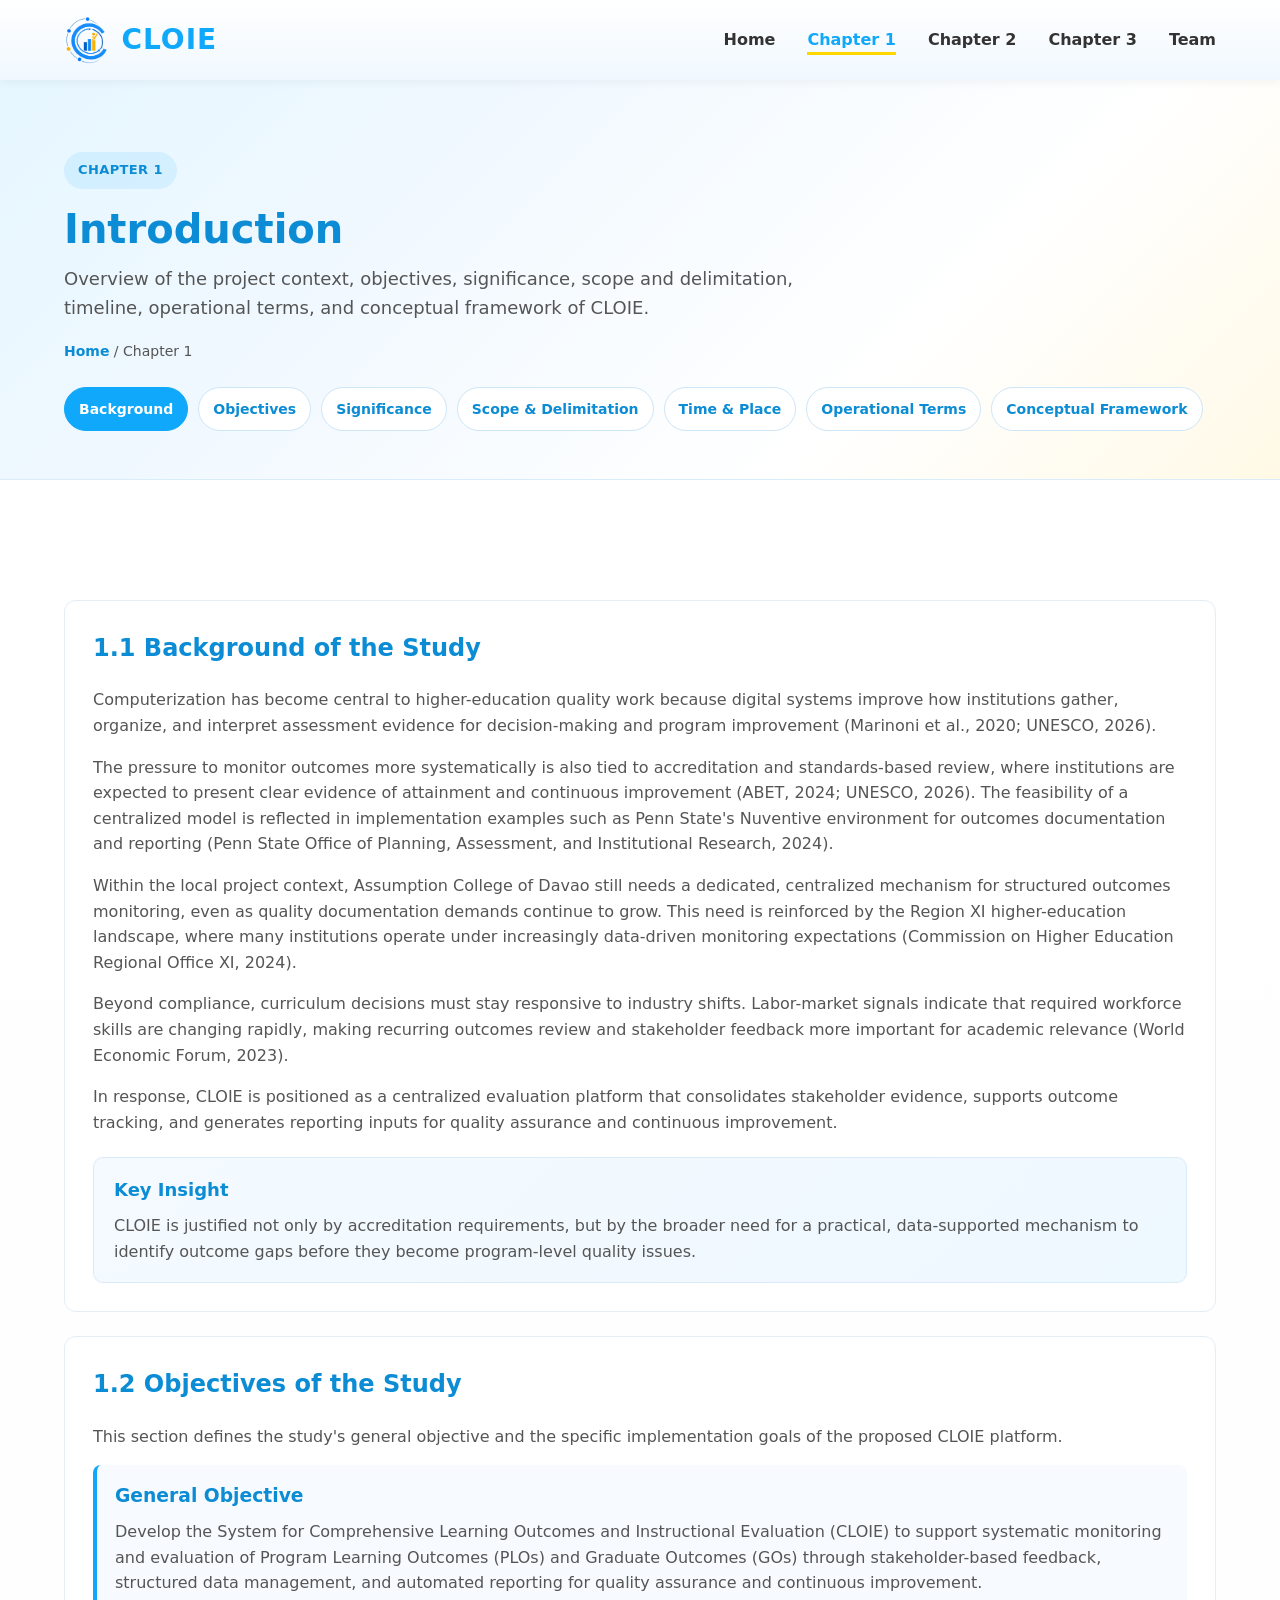
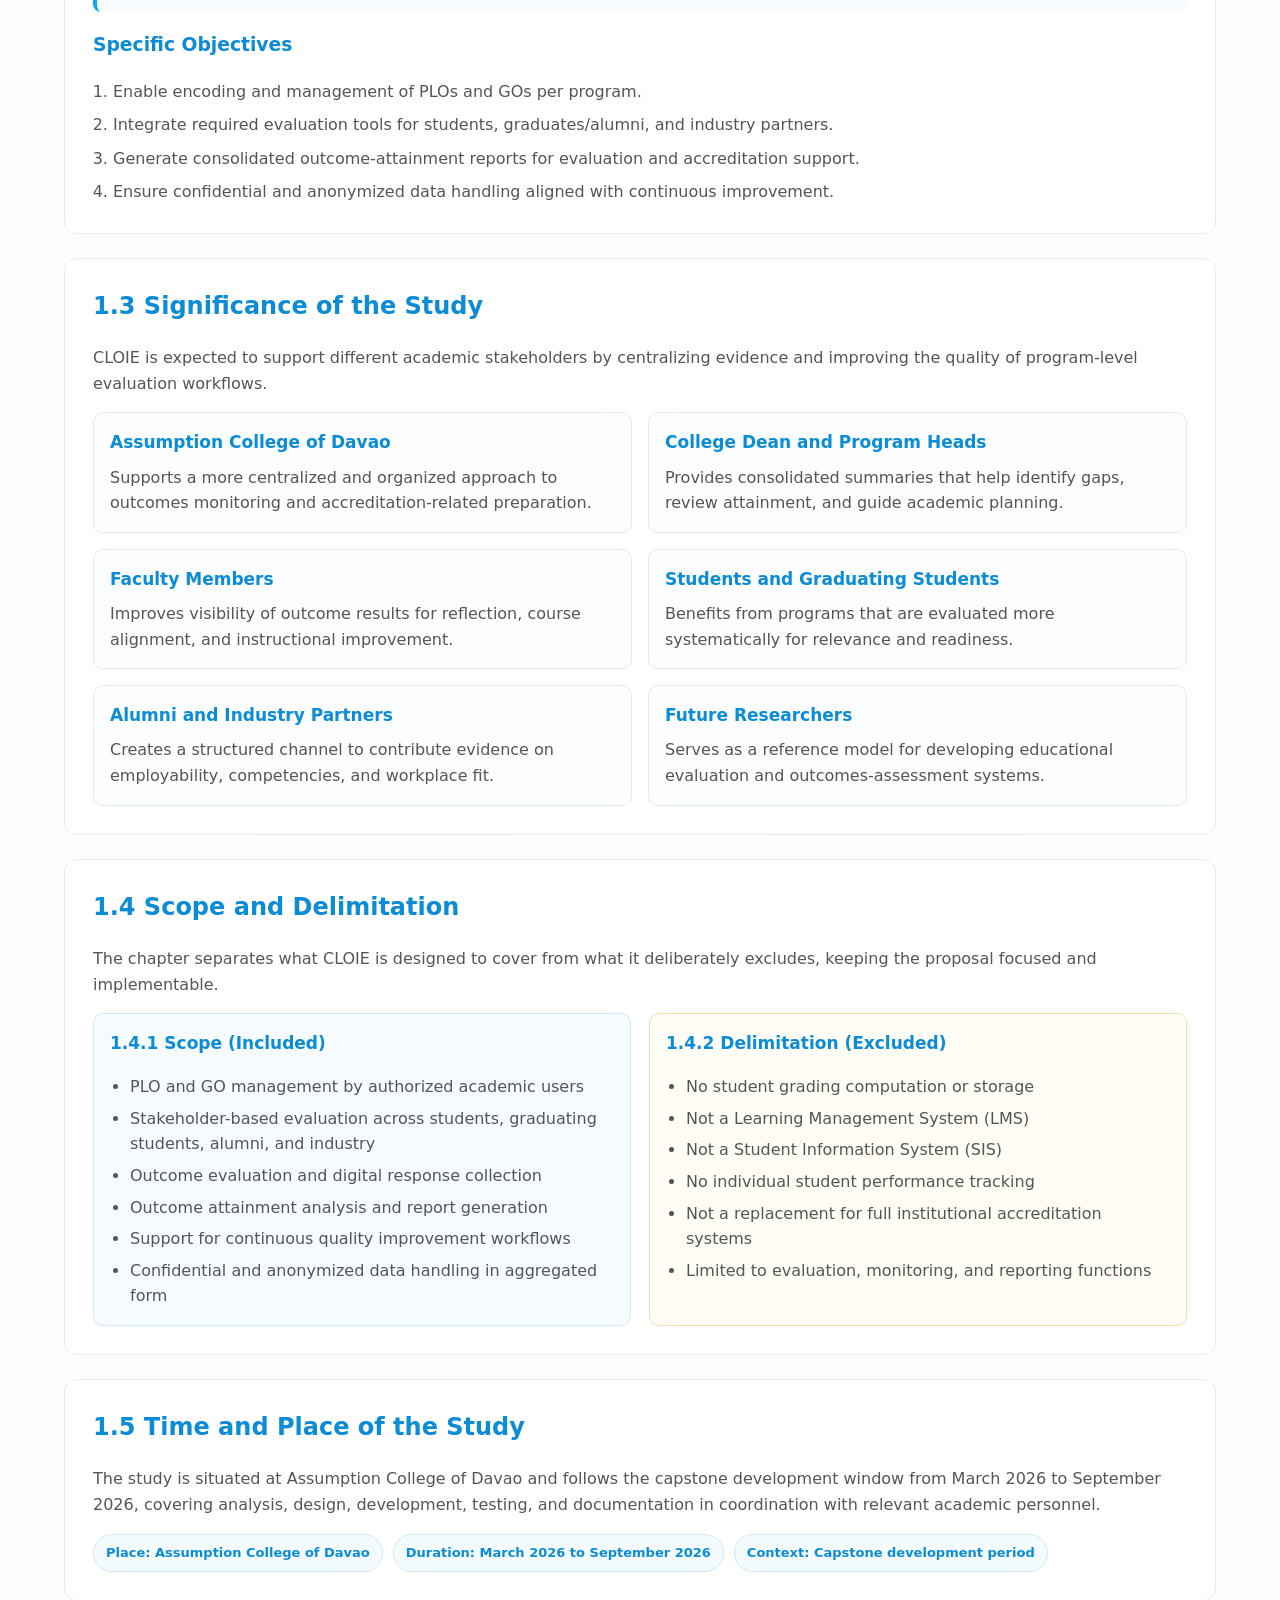
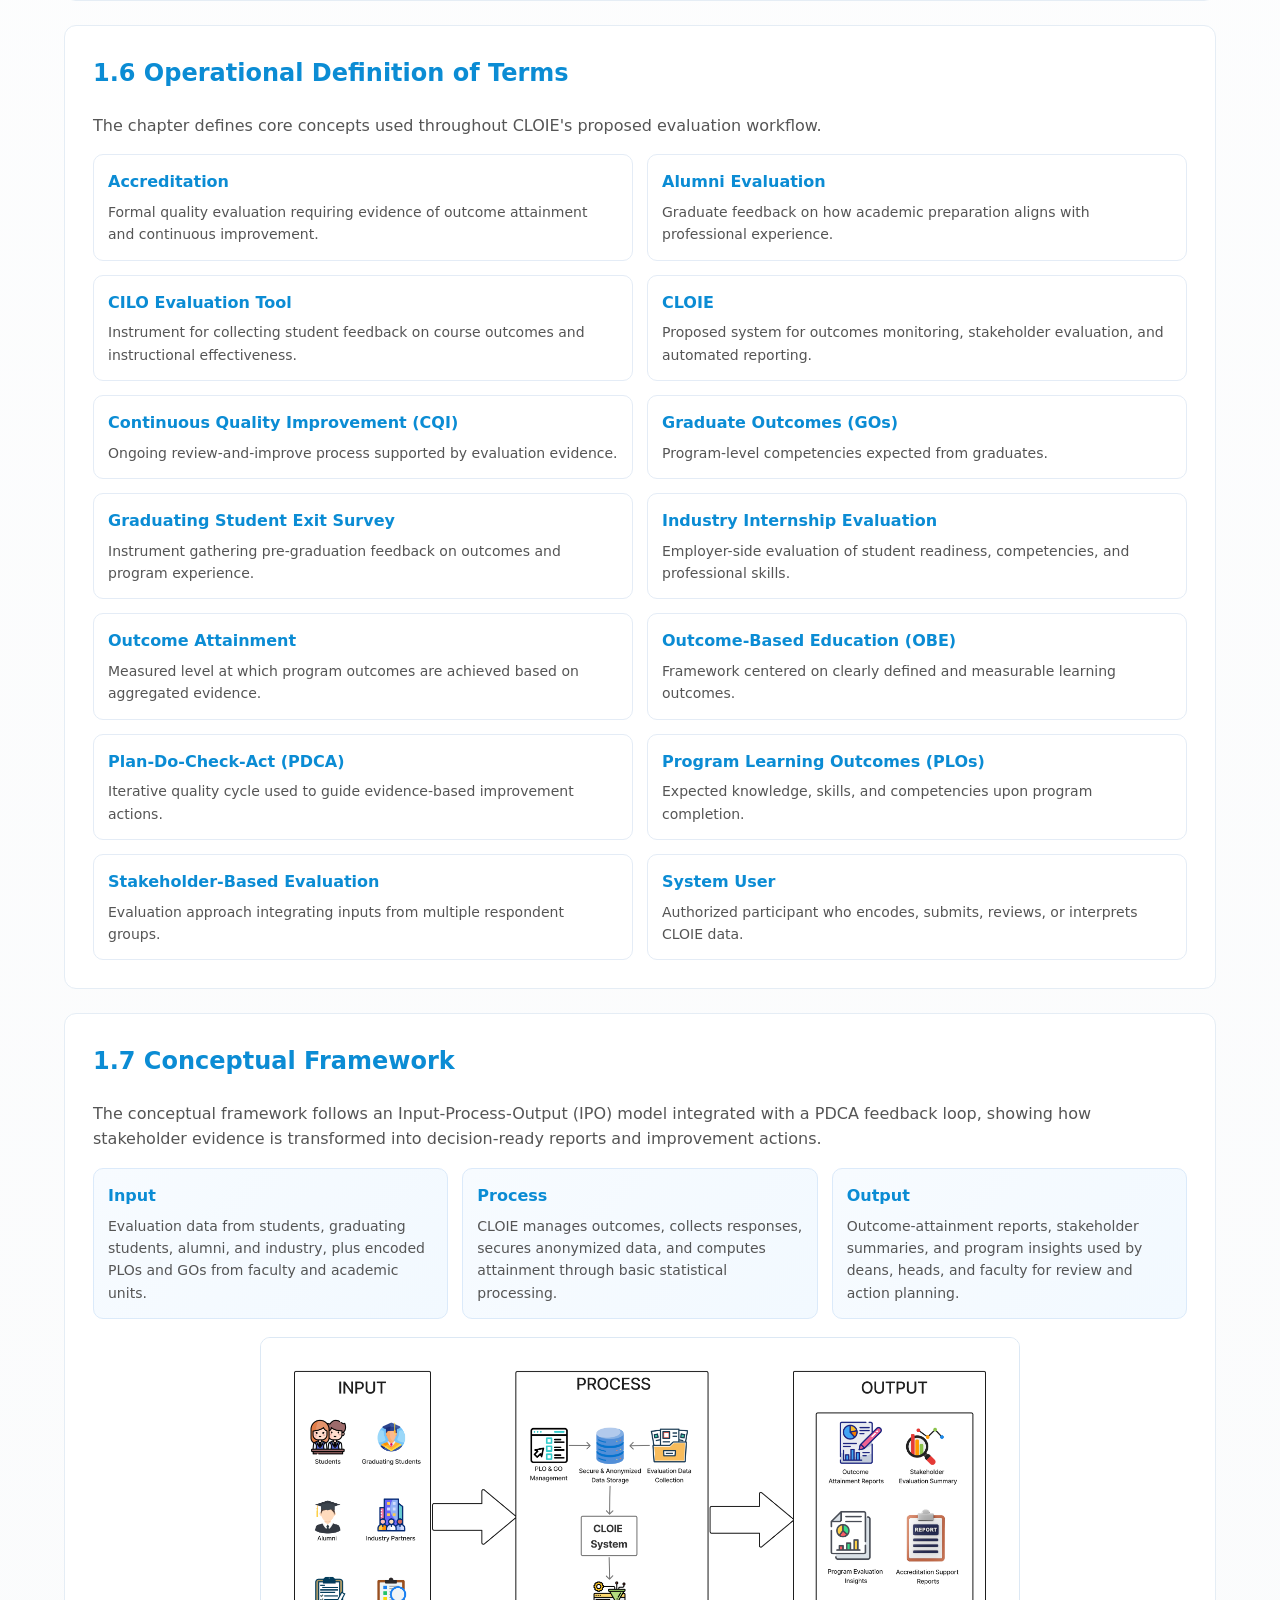
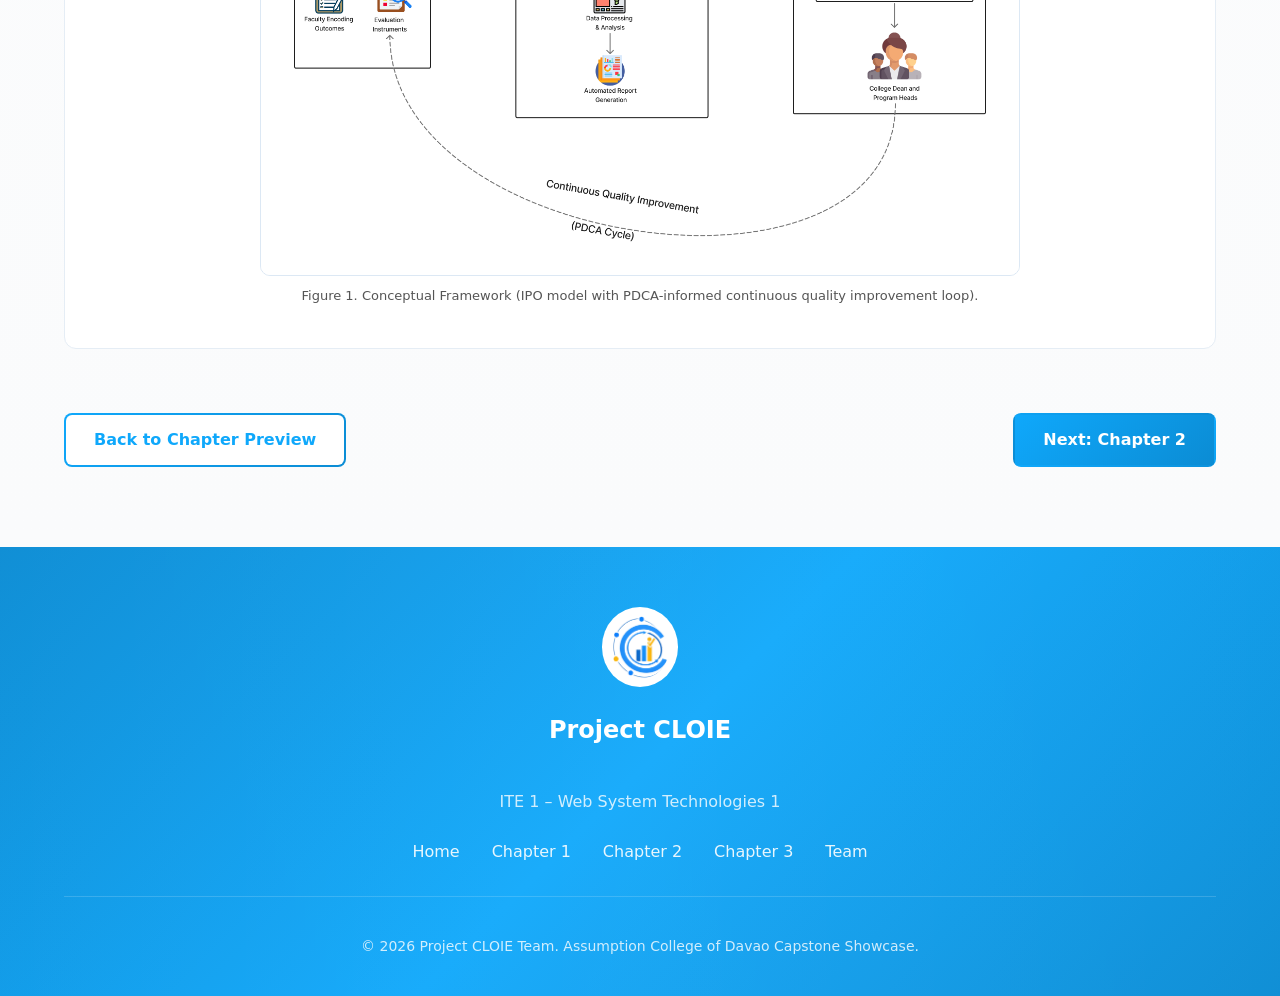
==== commit 92bc00ef: "feat: enhance Chapter 1 content with updated background information and improved clarity" ====
--- a/chapter1.html
+++ b/chapter1.html
@@ -49,15 +49,11 @@
       <div class="page-container v-article-grid">
         <article id="background" class="v-article-block v-reveal">
           <h2>1.1 Background of the Study</h2>
-          <p>The chapter grounds CLOIE in a higher-education context where evidence-based outcomes monitoring is increasingly required but often difficult to sustain through manual and fragmented workflows.</p>
-          <ul class="v-list-tight">
-            <li>Computerization helps institutions collect, organize, and interpret assessment evidence more consistently.</li>
-            <li>Outcome-based and accreditation-driven practices require clearer documentation of attainment and improvement actions.</li>
-            <li>Assumption College of Davao currently lacks a centralized system for structured learning outcomes monitoring.</li>
-            <li>Stakeholder evidence from students, graduates/alumni, and industry needs consolidation in one evaluation flow.</li>
-            <li>Rapid labor-market changes increase pressure to keep outcomes and curricula aligned with industry needs.</li>
-            <li>CLOIE is proposed as a centralized response focused on outcomes tracking, reporting, and continuous improvement support.</li>
-          </ul>
+          <p>Computerization has become central to higher-education quality work because digital systems improve how institutions gather, organize, and interpret assessment evidence for decision-making and program improvement (Marinoni et al., 2020; UNESCO, 2026).</p>
+          <p>The pressure to monitor outcomes more systematically is also tied to accreditation and standards-based review, where institutions are expected to present clear evidence of attainment and continuous improvement (ABET, 2024; UNESCO, 2026). The feasibility of a centralized model is reflected in implementation examples such as Penn State's Nuventive environment for outcomes documentation and reporting (Penn State Office of Planning, Assessment, and Institutional Research, 2024).</p>
+          <p>Within the local project context, Assumption College of Davao still needs a dedicated, centralized mechanism for structured outcomes monitoring, even as quality documentation demands continue to grow. This need is reinforced by the Region XI higher-education landscape, where many institutions operate under increasingly data-driven monitoring expectations (Commission on Higher Education Regional Office XI, 2024).</p>
+          <p>Beyond compliance, curriculum decisions must stay responsive to industry shifts. Labor-market signals indicate that required workforce skills are changing rapidly, making recurring outcomes review and stakeholder feedback more important for academic relevance (World Economic Forum, 2023).</p>
+          <p>In response, CLOIE is positioned as a centralized evaluation platform that consolidates stakeholder evidence, supports outcome tracking, and generates reporting inputs for quality assurance and continuous improvement.</p>
           <div class="v-key-insight">
             <h3>Key Insight</h3>
             <p>CLOIE is justified not only by accreditation requirements, but by the broader need for a practical, data-supported mechanism to identify outcome gaps before they become program-level quality issues.</p>
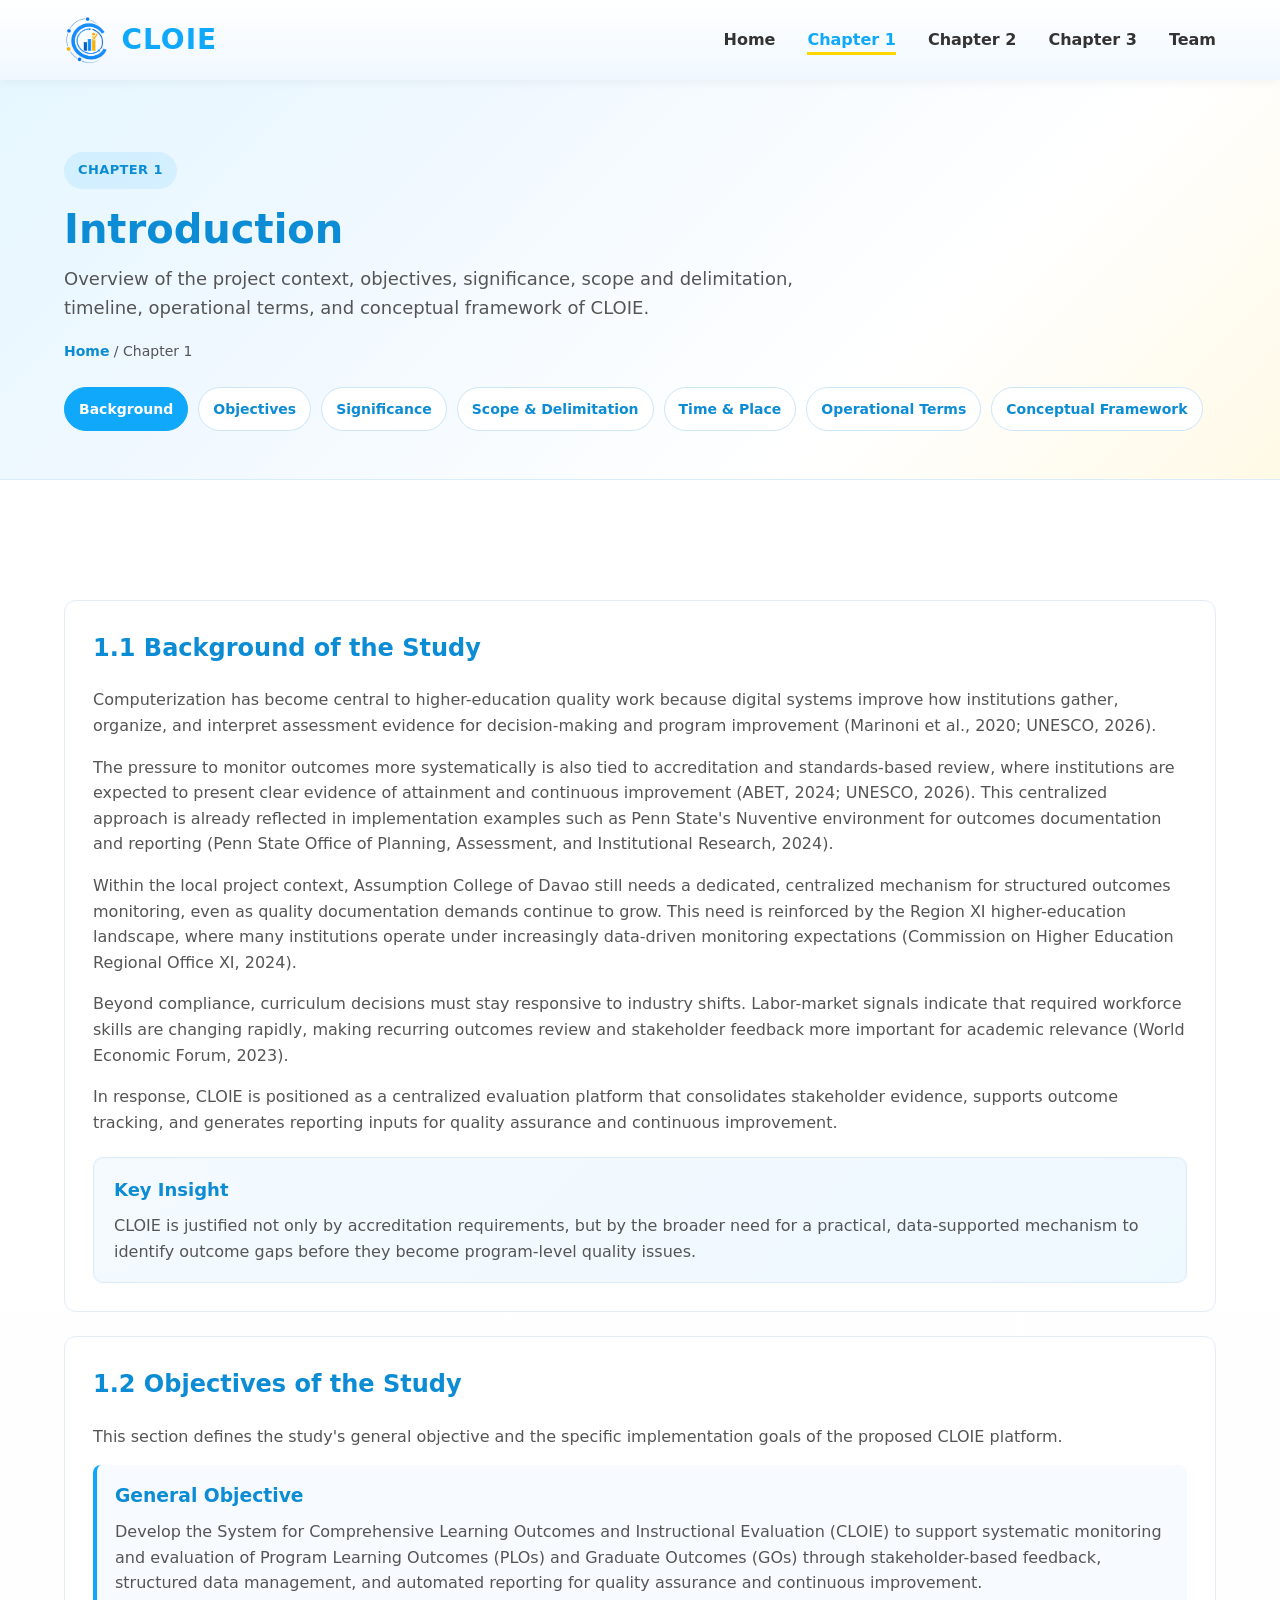
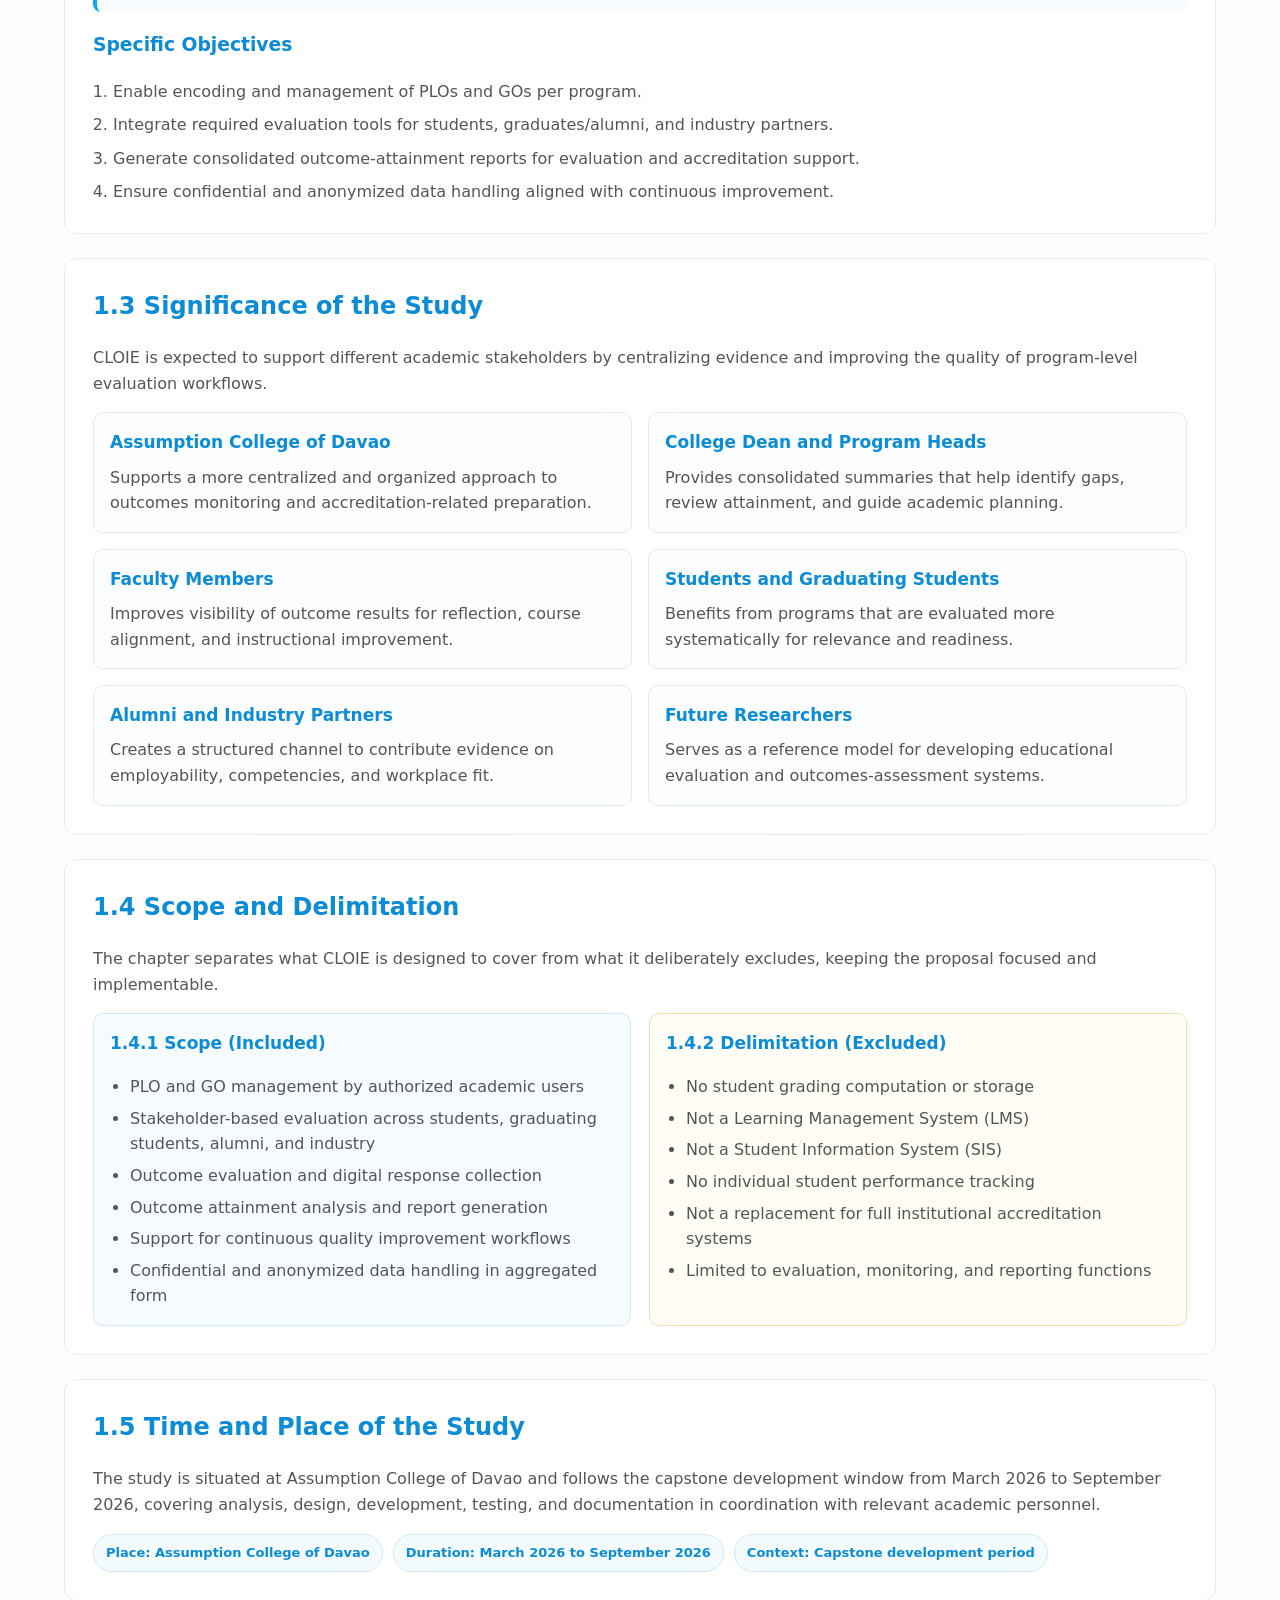
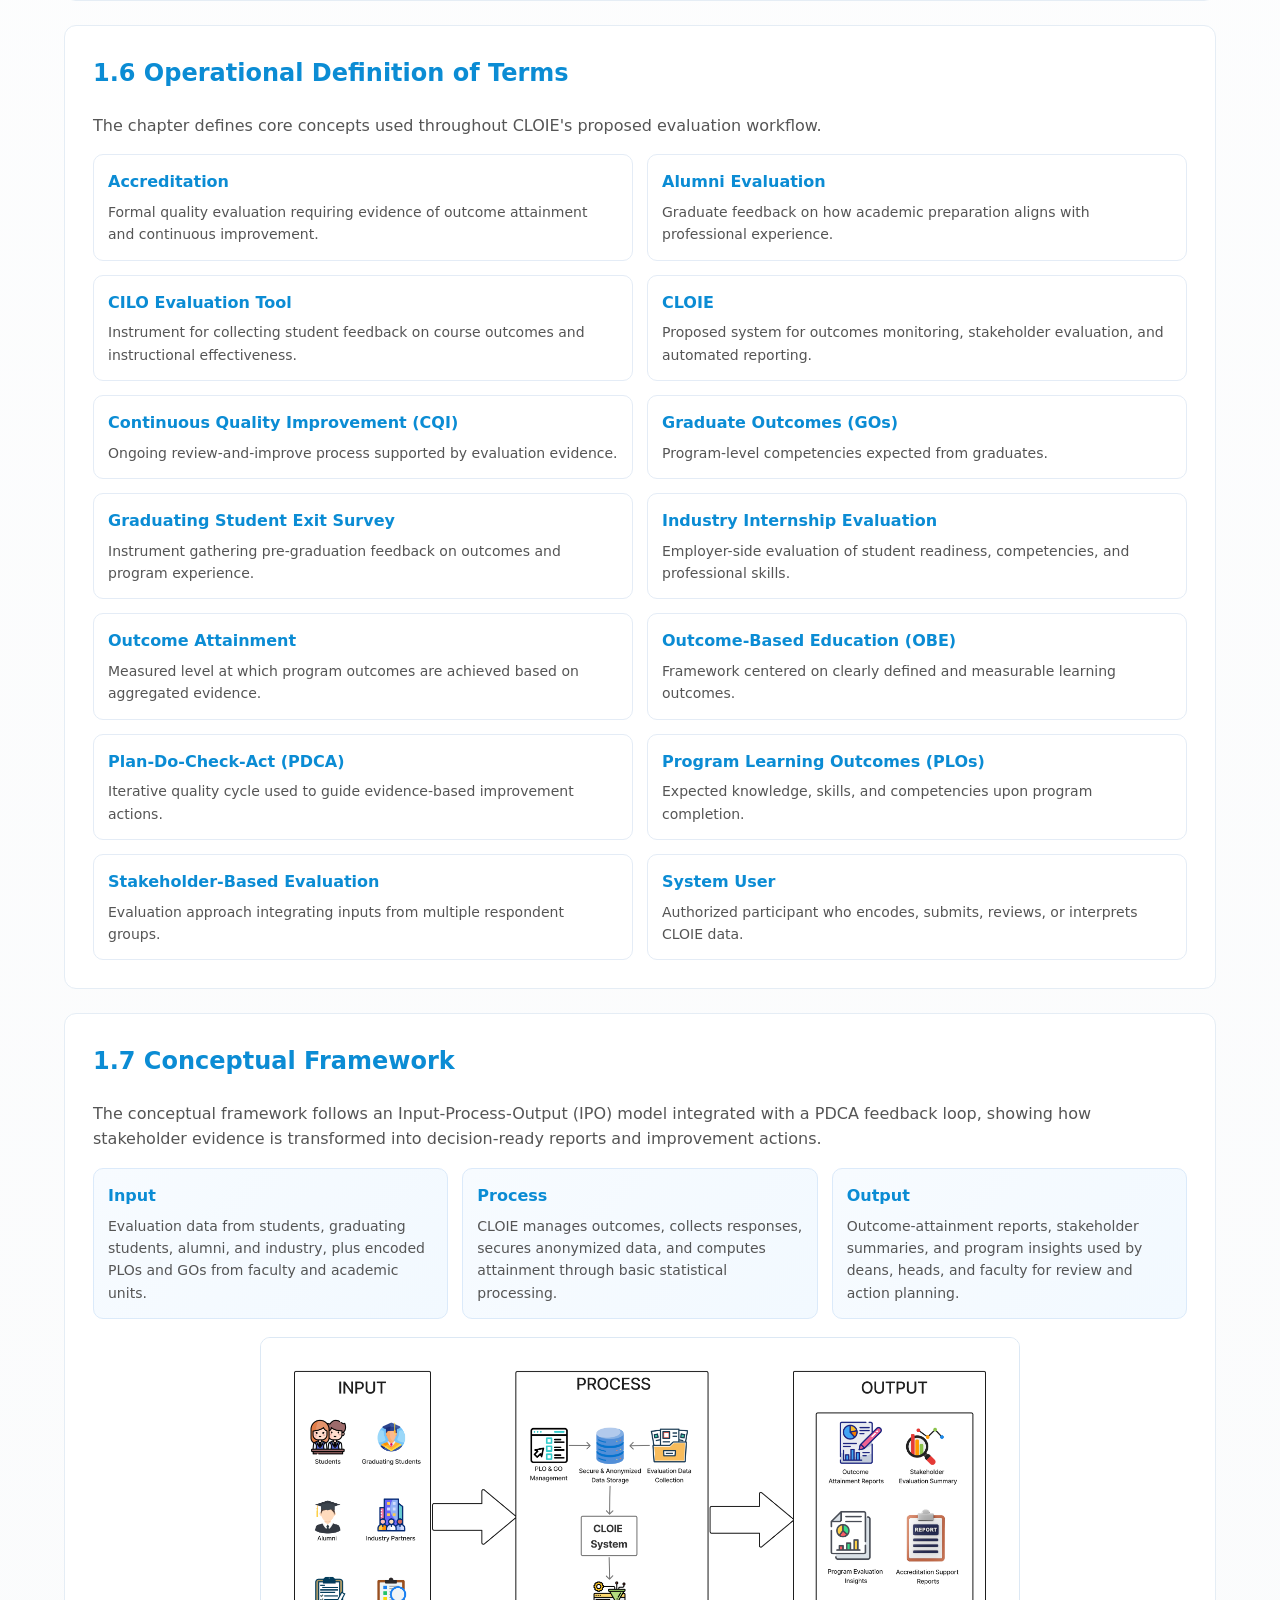
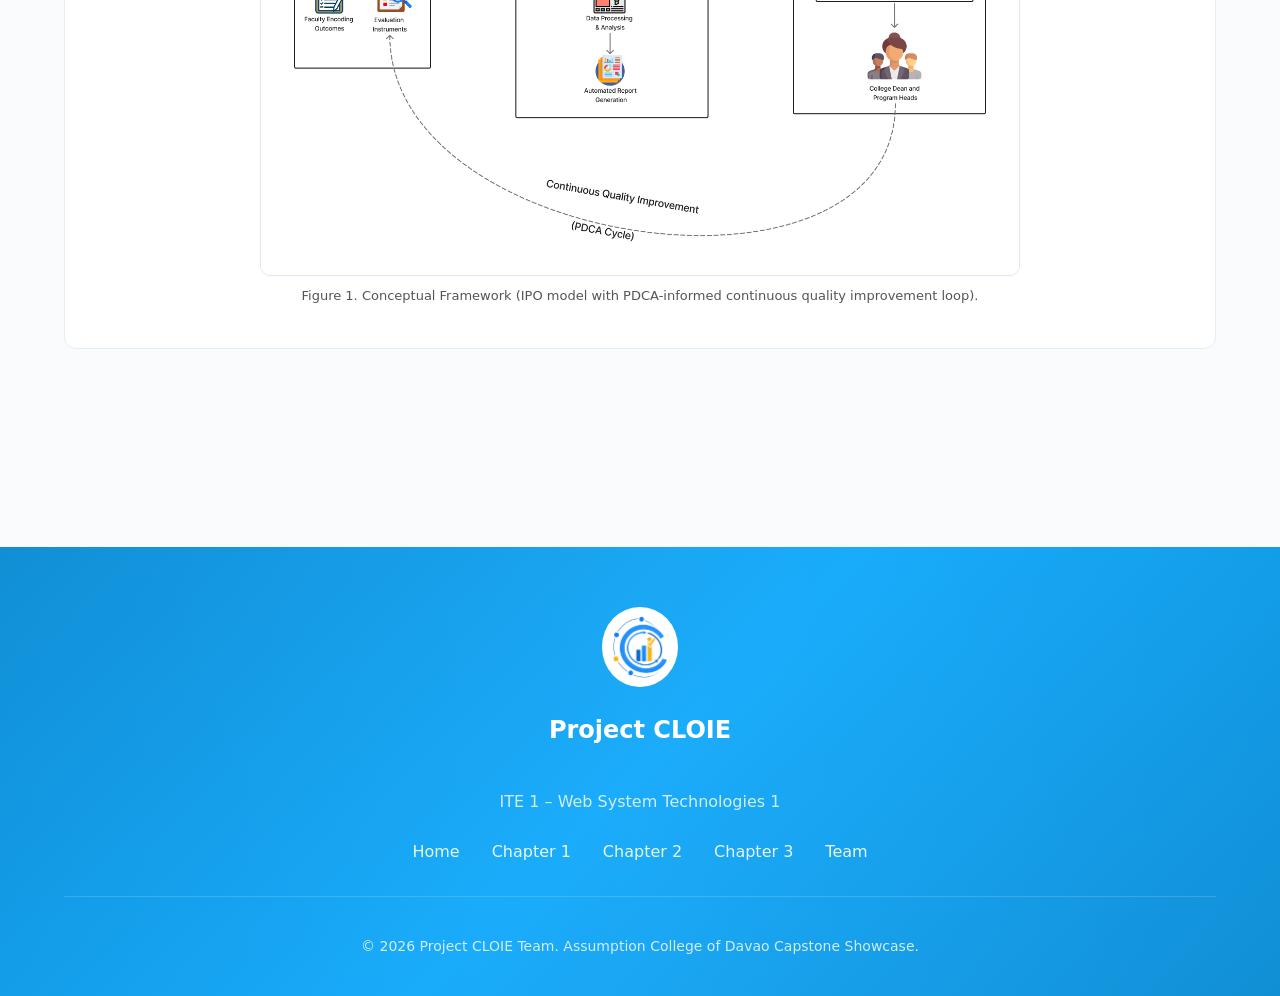
==== commit 267424b2: "feat: refine content in Chapters 1, 2, and 3 for improved clarity and consistency" ====
--- a/chapter1.html
+++ b/chapter1.html
@@ -50,7 +50,7 @@
         <article id="background" class="v-article-block v-reveal">
           <h2>1.1 Background of the Study</h2>
           <p>Computerization has become central to higher-education quality work because digital systems improve how institutions gather, organize, and interpret assessment evidence for decision-making and program improvement (Marinoni et al., 2020; UNESCO, 2026).</p>
-          <p>The pressure to monitor outcomes more systematically is also tied to accreditation and standards-based review, where institutions are expected to present clear evidence of attainment and continuous improvement (ABET, 2024; UNESCO, 2026). The feasibility of a centralized model is reflected in implementation examples such as Penn State's Nuventive environment for outcomes documentation and reporting (Penn State Office of Planning, Assessment, and Institutional Research, 2024).</p>
+          <p>The pressure to monitor outcomes more systematically is also tied to accreditation and standards-based review, where institutions are expected to present clear evidence of attainment and continuous improvement (ABET, 2024; UNESCO, 2026). This centralized approach is already reflected in implementation examples such as Penn State's Nuventive environment for outcomes documentation and reporting (Penn State Office of Planning, Assessment, and Institutional Research, 2024).</p>
           <p>Within the local project context, Assumption College of Davao still needs a dedicated, centralized mechanism for structured outcomes monitoring, even as quality documentation demands continue to grow. This need is reinforced by the Region XI higher-education landscape, where many institutions operate under increasingly data-driven monitoring expectations (Commission on Higher Education Regional Office XI, 2024).</p>
           <p>Beyond compliance, curriculum decisions must stay responsive to industry shifts. Labor-market signals indicate that required workforce skills are changing rapidly, making recurring outcomes review and stakeholder feedback more important for academic relevance (World Economic Forum, 2023).</p>
           <p>In response, CLOIE is positioned as a centralized evaluation platform that consolidates stakeholder evidence, supports outcome tracking, and generates reporting inputs for quality assurance and continuous improvement.</p>
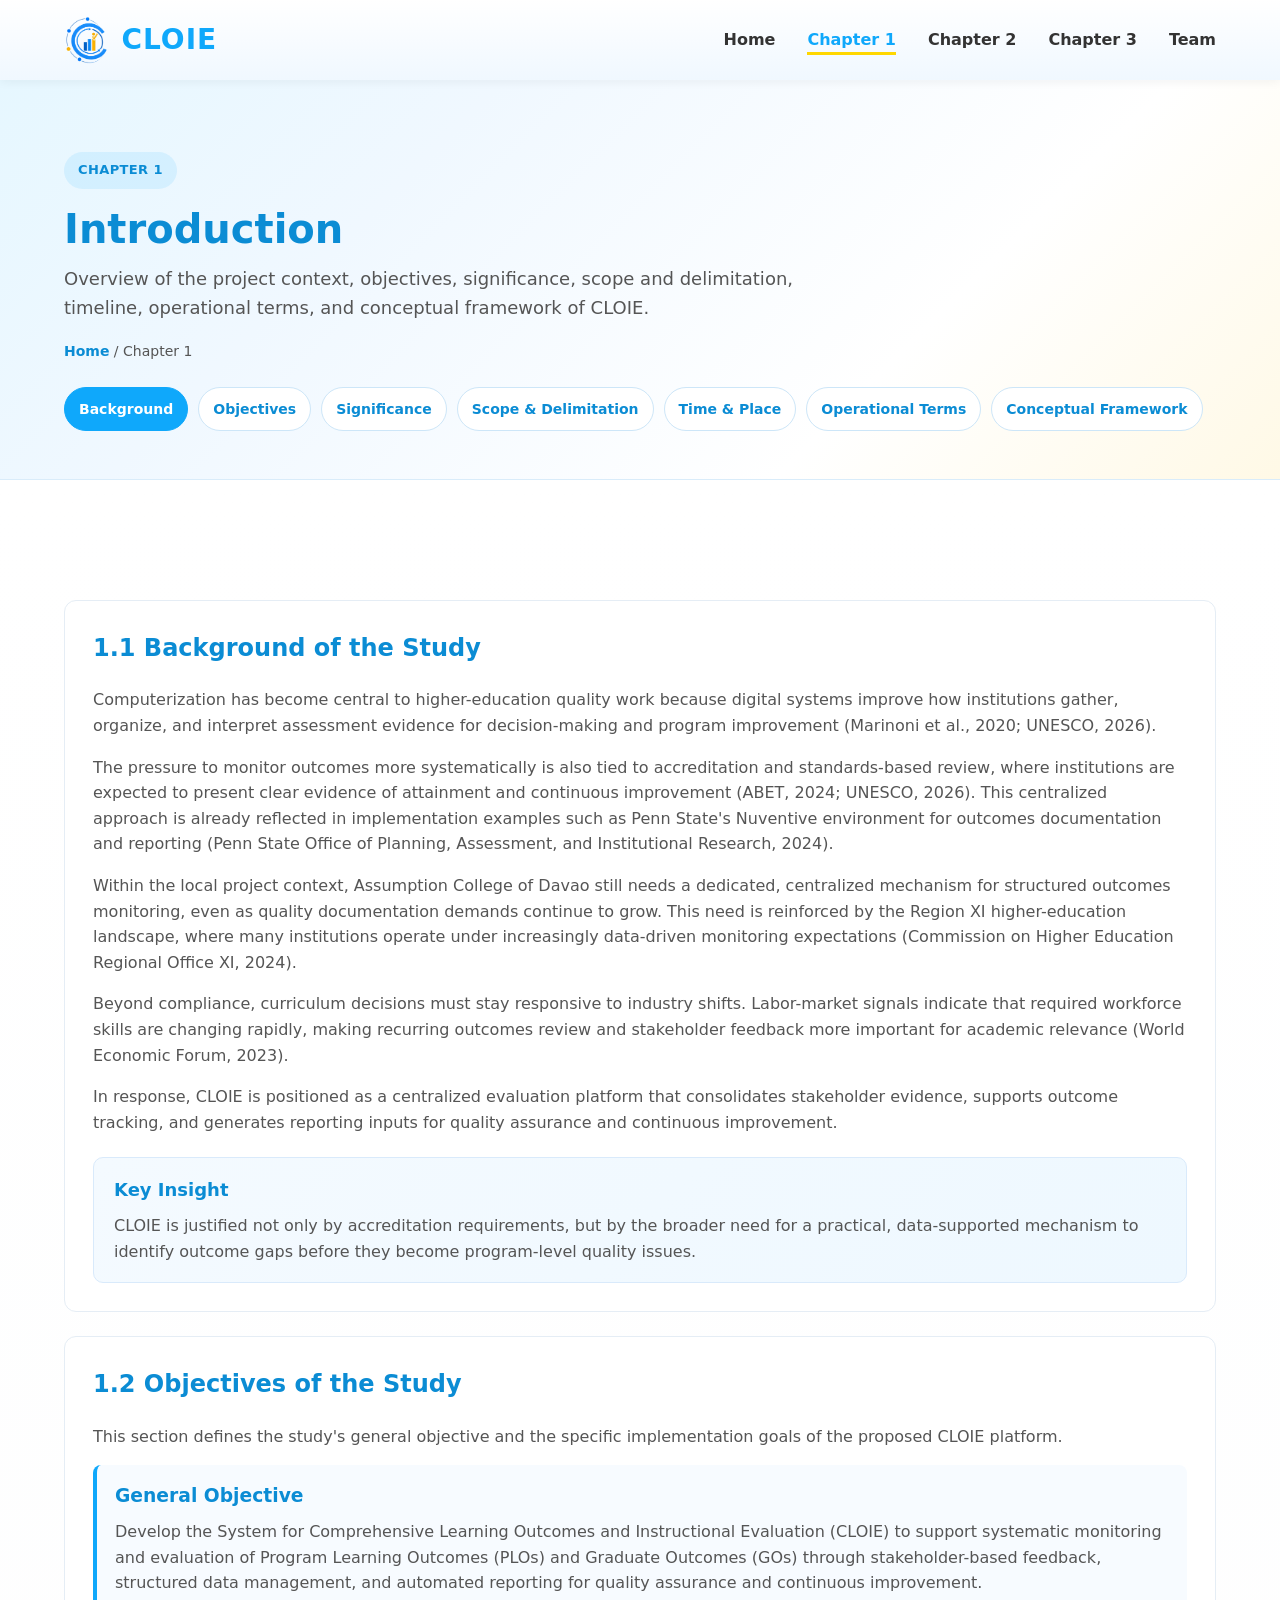
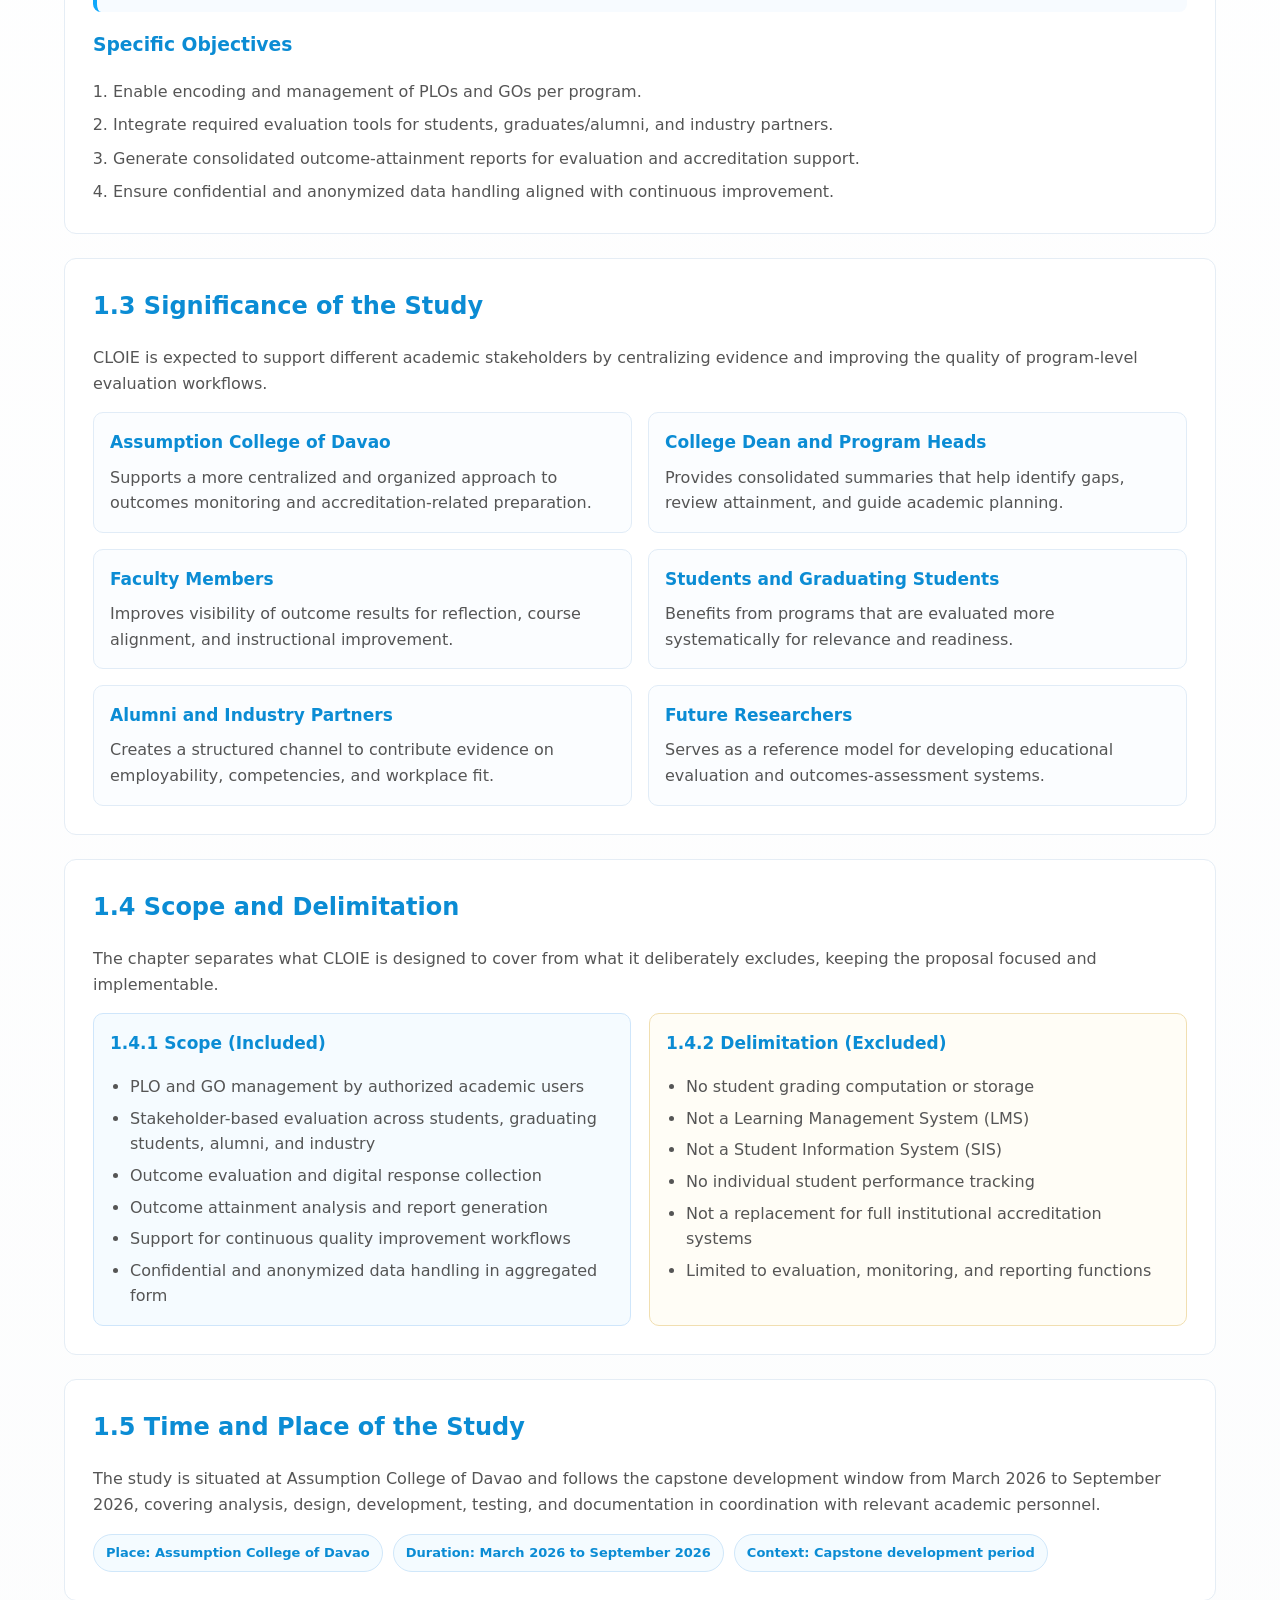
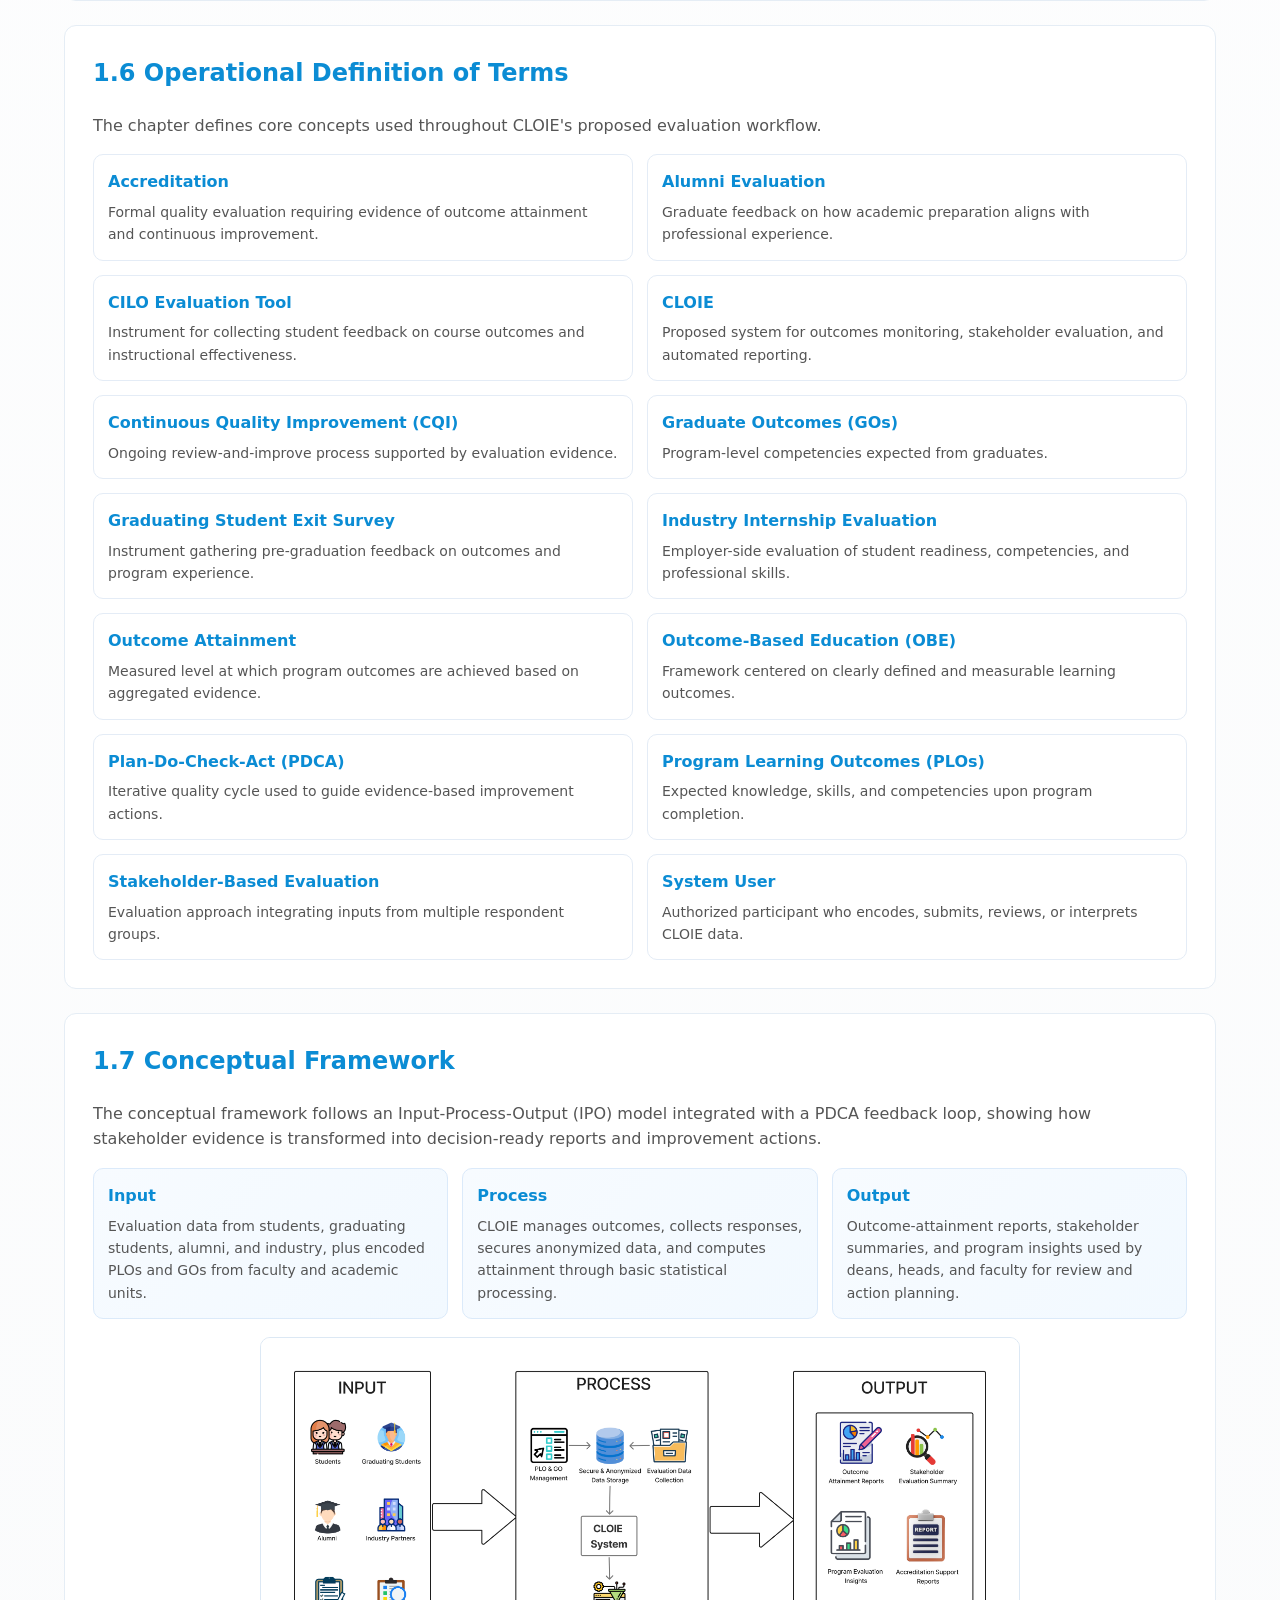
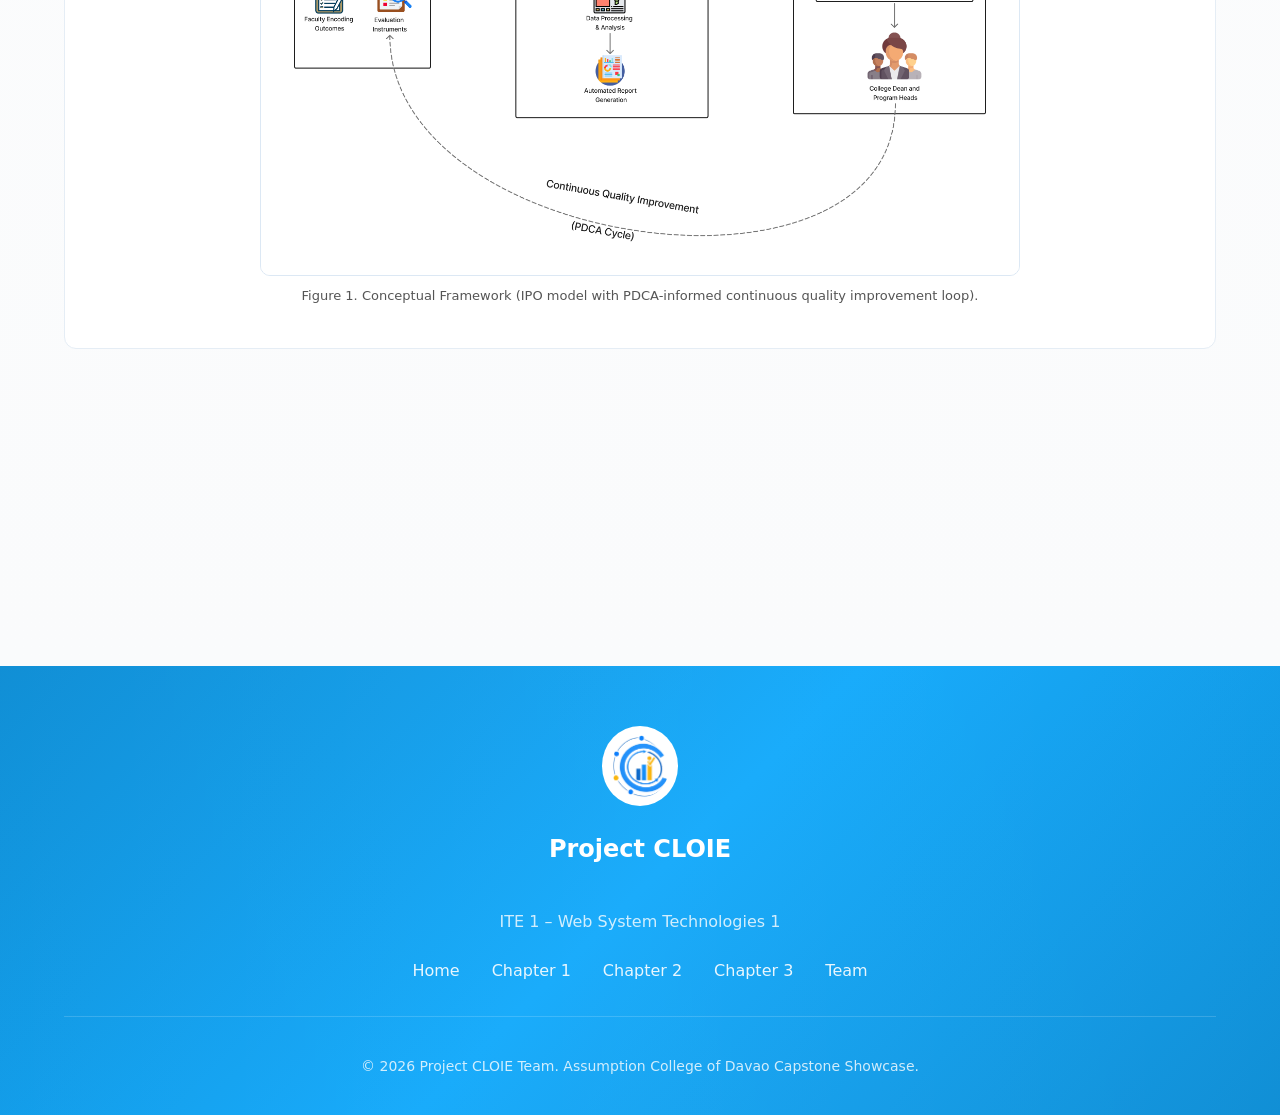
==== commit 58a96d5b: "feat: add reference sections and styles to Chapters 1-3 and update index for full references access" ====
--- a/chapter1.html
+++ b/chapter1.html
@@ -188,6 +188,12 @@
           <p class="v-figure-caption">Figure 1. Conceptual Framework (IPO model with PDCA-informed continuous quality improvement loop).</p>
         </article>
 
+        <section class="v-reference-cta v-reveal" aria-labelledby="chapter1-references-title">
+          <h3 id="chapter1-references-title">Need the full source list?</h3>
+          <p>View the complete references page to review all sources cited in this chapter and across the CLOIE showcase.</p>
+          <a href="references.html" class="v-btn v-btn-primary">View References</a>
+        </section>
+
         <nav class="v-chapter-nav v-reveal">
           <a href="index.html#chapter-preview" class="v-btn v-btn-outline">Back to Chapter Preview</a>
           <a href="chapter2.html" class="v-btn v-btn-primary">Next: Chapter 2</a>
--- a/css/chapter.css
+++ b/css/chapter.css
@@ -84,7 +84,10 @@
 
 .v-article-grid {
   display: grid;
+  grid-template-columns: minmax(0, 1fr);
   gap: 24px;
+  width: 100%;
+  min-width: 0;
 }
 
 .v-article-block {
@@ -92,6 +95,7 @@
   border: 1px solid #e5edf5;
   border-radius: 12px;
   padding: 28px;
+  min-width: 0;
 }
 
 .v-article-block h2,
@@ -471,6 +475,80 @@
   color: #6c7a89;
 }
 
+.v-reference-meta {
+  margin-top: 16px;
+  display: flex;
+  flex-wrap: wrap;
+  gap: 10px;
+}
+
+.v-reference-chip {
+  display: inline-flex;
+  align-items: center;
+  padding: 7px 12px;
+  border-radius: 999px;
+  border: 1px solid #cde6f8;
+  background: rgba(255, 255, 255, 0.85);
+  color: var(--cloie-blue-dark);
+  font-size: 12px;
+  font-weight: 700;
+  letter-spacing: 0.02em;
+}
+
+.v-reference-layout > * + * {
+  margin-top: 24px;
+}
+
+.v-reference-list {
+  margin: 0;
+  padding-left: 28px;
+}
+
+.v-reference-list li {
+  color: var(--cloie-text-muted);
+  line-height: 1.75;
+  margin-bottom: 12px;
+  padding-left: 8px;
+  text-indent: -8px;
+}
+
+.v-reference-list a {
+  color: var(--cloie-blue-dark);
+  text-decoration: underline;
+  text-underline-offset: 2px;
+  white-space: normal;
+  overflow-wrap: anywhere;
+  word-break: break-all;
+}
+
+.v-reference-list a:hover {
+  color: var(--cloie-blue);
+}
+
+.v-reference-cta {
+  border: 1px solid #cfe6fb;
+  border-radius: 12px;
+  padding: 20px 22px;
+  background: linear-gradient(135deg, #f4faff 0%, #eef8ff 100%);
+  display: flex;
+  align-items: center;
+  justify-content: space-between;
+  gap: 14px;
+  flex-wrap: wrap;
+}
+
+.v-reference-cta h3 {
+  margin: 0;
+  color: var(--cloie-blue-dark);
+  font-size: 20px;
+}
+
+.v-reference-cta p {
+  margin: 0;
+  flex: 1;
+  min-width: 280px;
+}
+
 .v-chapter-nav {
   margin-top: 40px;
   display: flex;
@@ -503,6 +581,16 @@
     gap: 8px;
   }
 
+  .v-reference-meta {
+    gap: 8px;
+  }
+
+  .v-reference-chip {
+    width: 100%;
+    justify-content: center;
+    text-align: center;
+  }
+
   .v-jump-link {
     width: 100%;
     text-align: center;
@@ -510,6 +598,26 @@
 
   .v-article-block {
     padding: 22px;
+  }
+
+  .v-reference-cta {
+    padding: 18px;
+  }
+
+  .v-reference-cta h3 {
+    font-size: 18px;
+  }
+
+  .v-reference-cta p {
+    min-width: 0;
+  }
+
+  .v-reference-cta .v-btn {
+    width: 100%;
+  }
+
+  .v-reference-list {
+    padding-left: 24px;
   }
 
   .v-significance-grid,
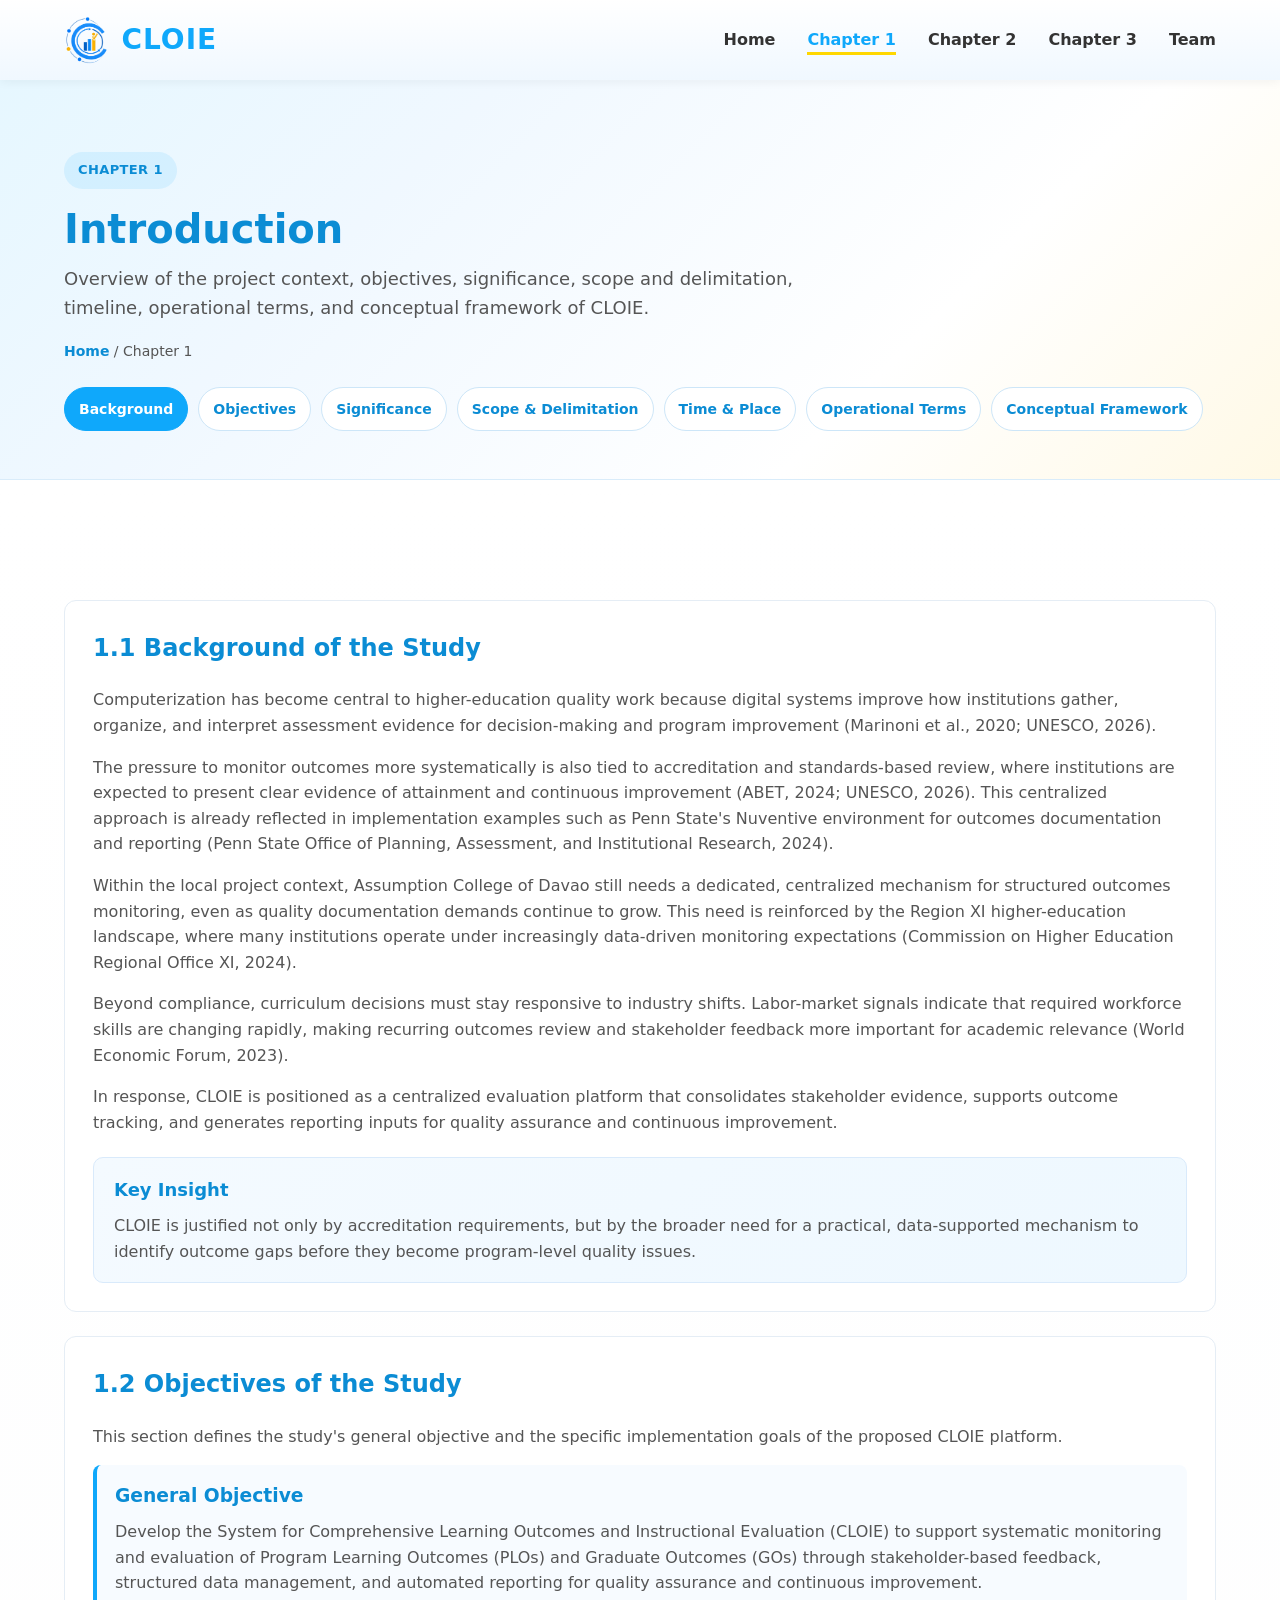
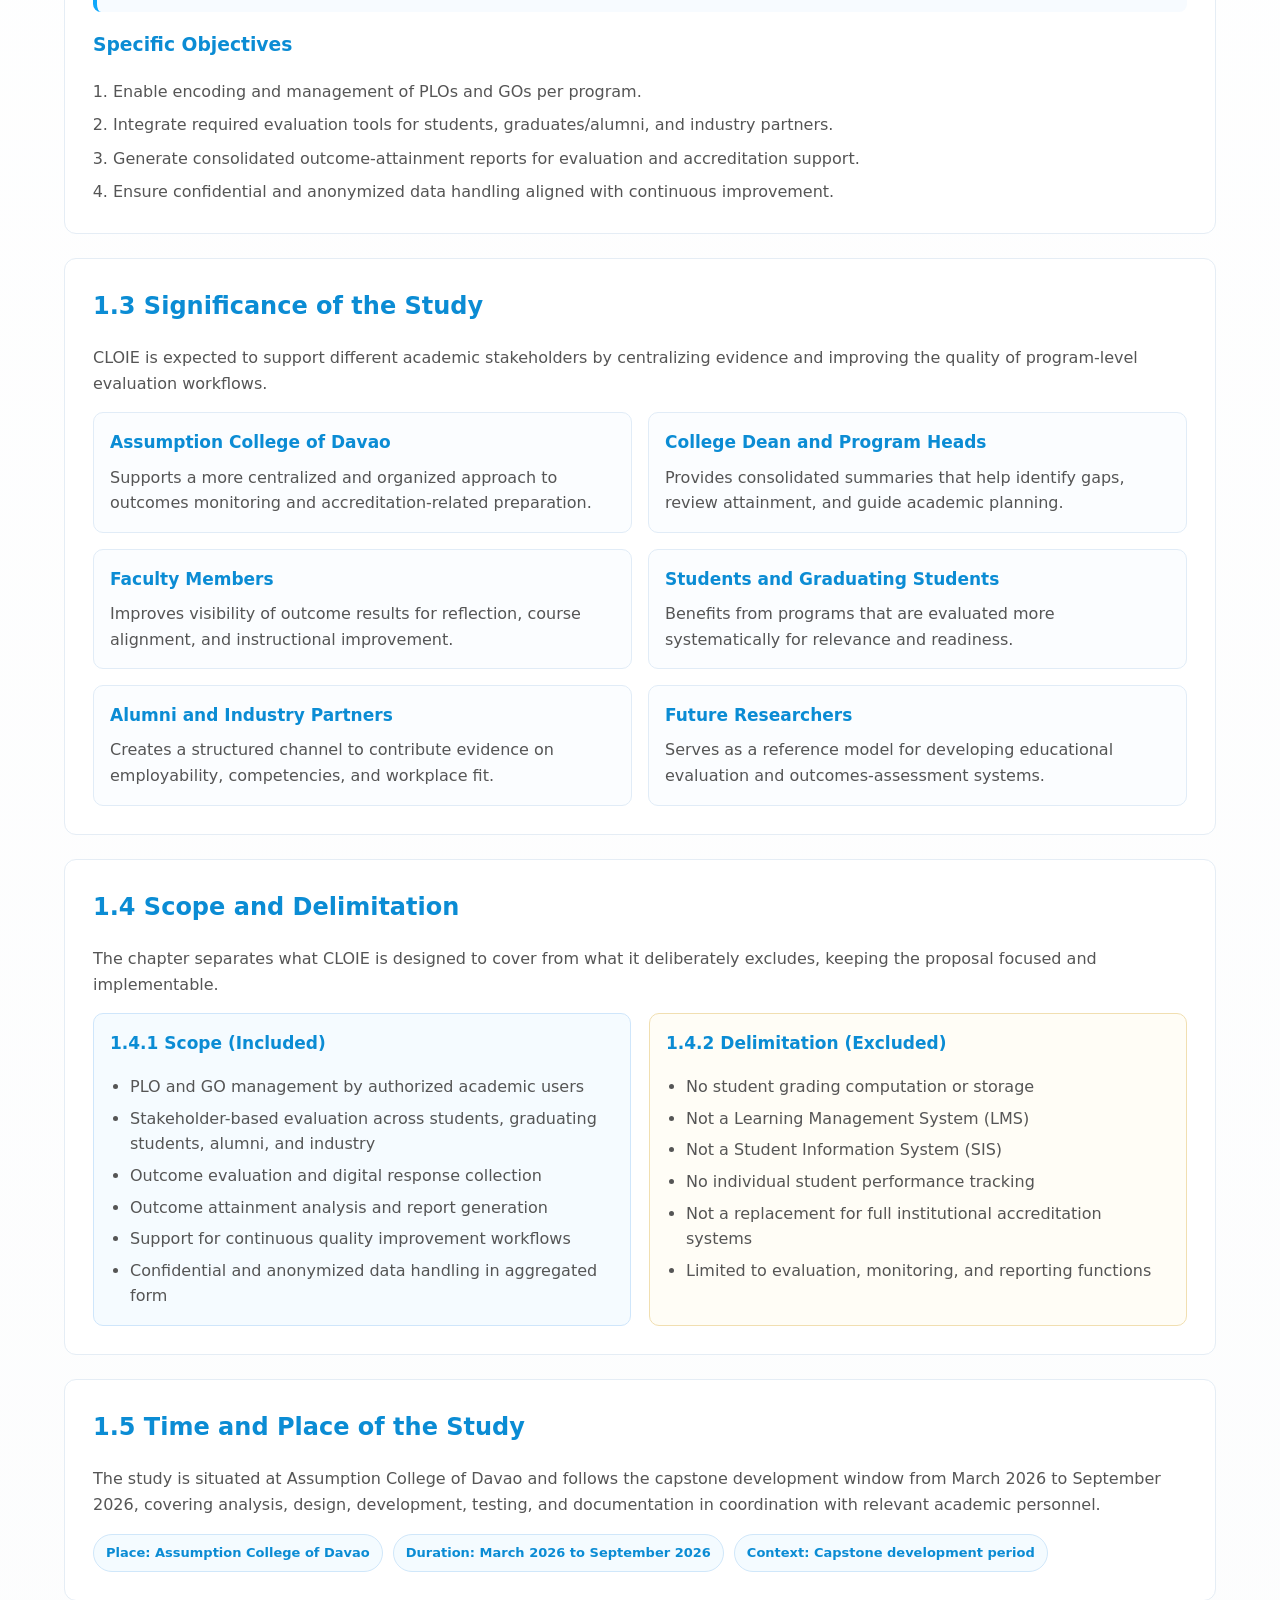
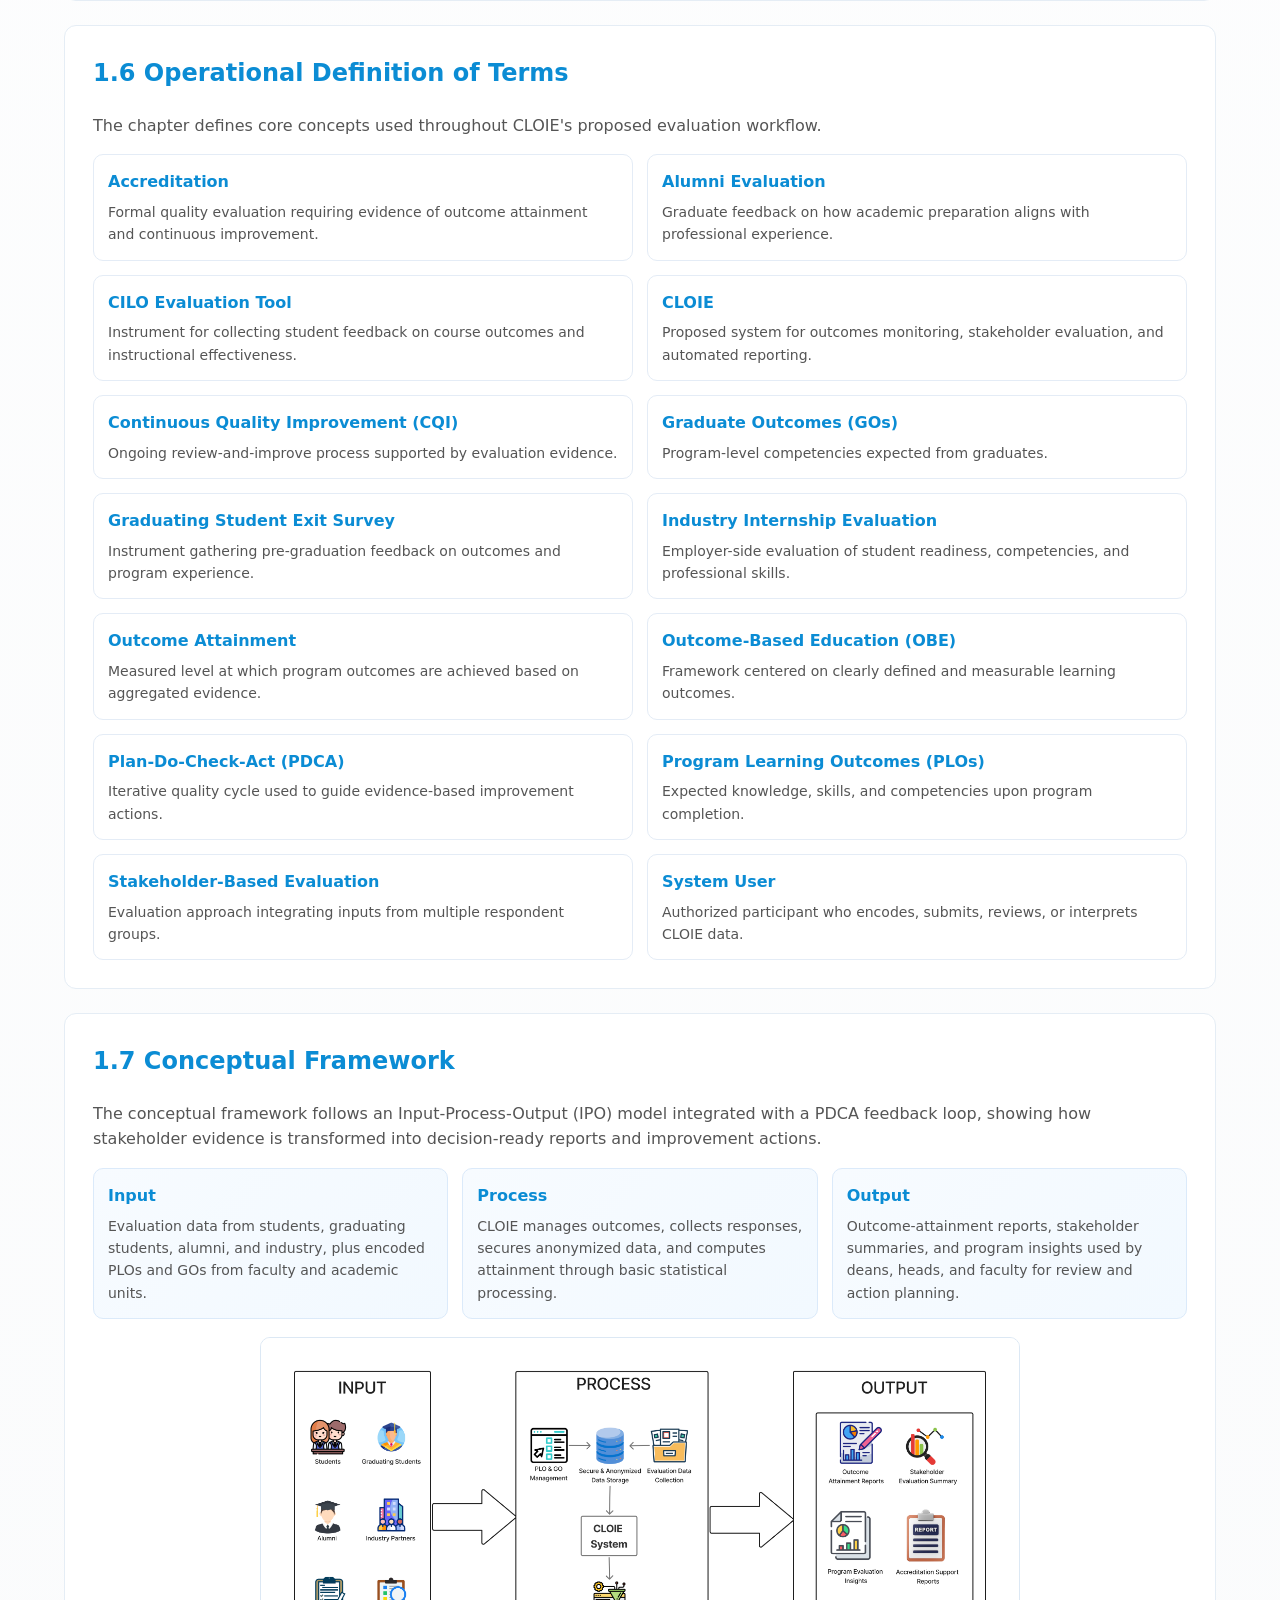
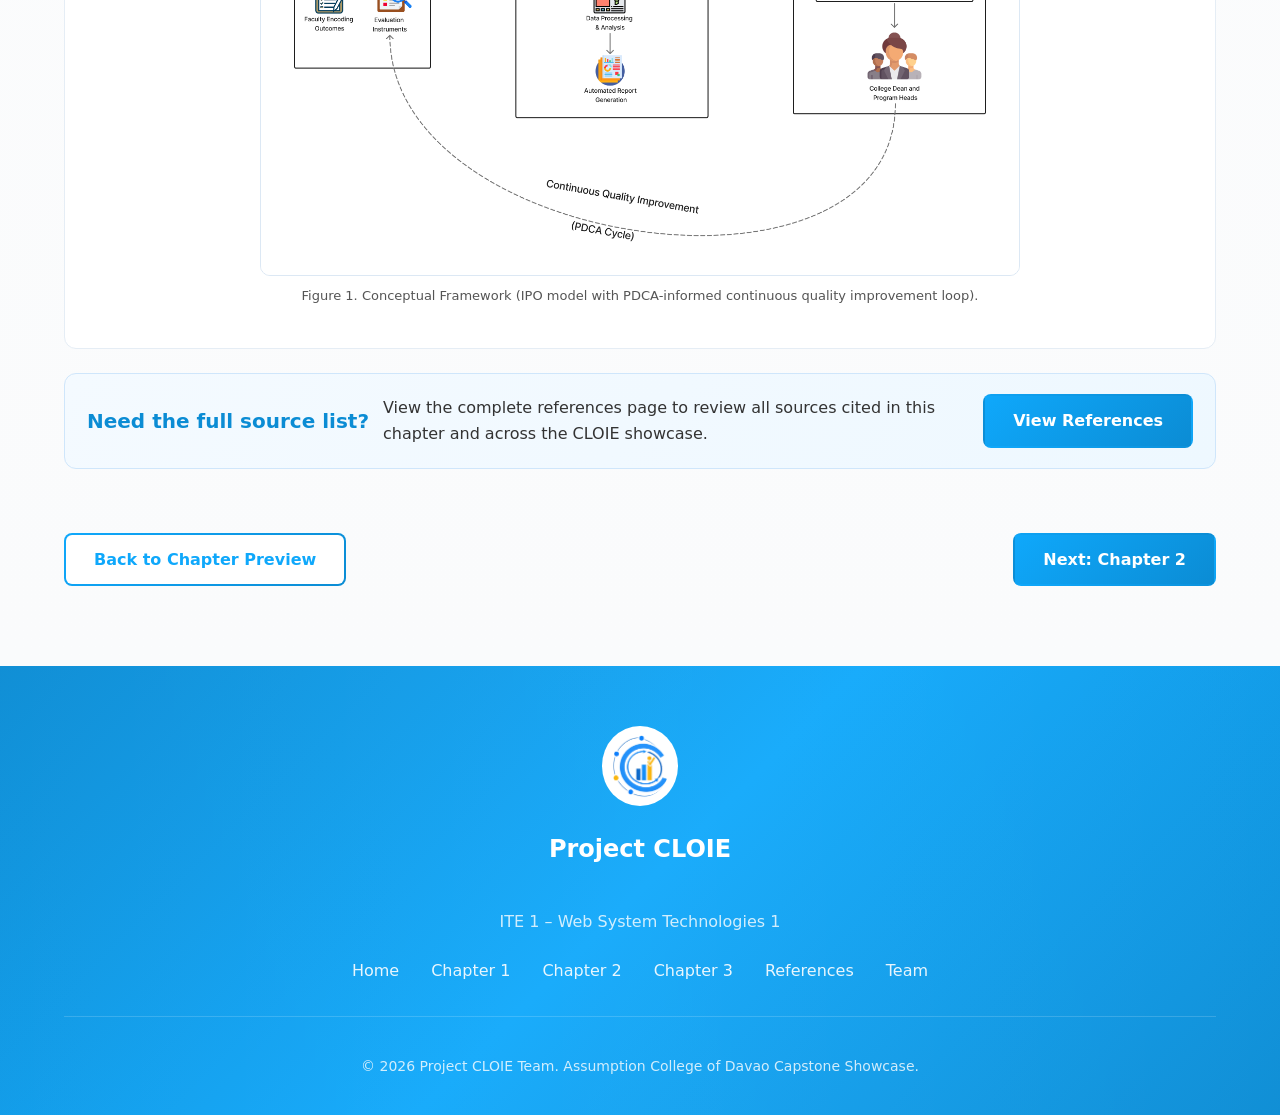
==== commit 7eb5be53: "feat: add "References" link to footers in Chapters 1-3 and index for improved navigation" ====
--- a/chapter1.html
+++ b/chapter1.html
@@ -214,6 +214,7 @@
         <a href="chapter1.html" class="v-footer-link">Chapter 1</a>
         <a href="chapter2.html" class="v-footer-link">Chapter 2</a>
         <a href="chapter3.html" class="v-footer-link">Chapter 3</a>
+        <a href="references.html" class="v-footer-link">References</a>
         <a href="index.html#team" class="v-footer-link">Team</a>
       </div>
       <div class="v-footer-bottom">
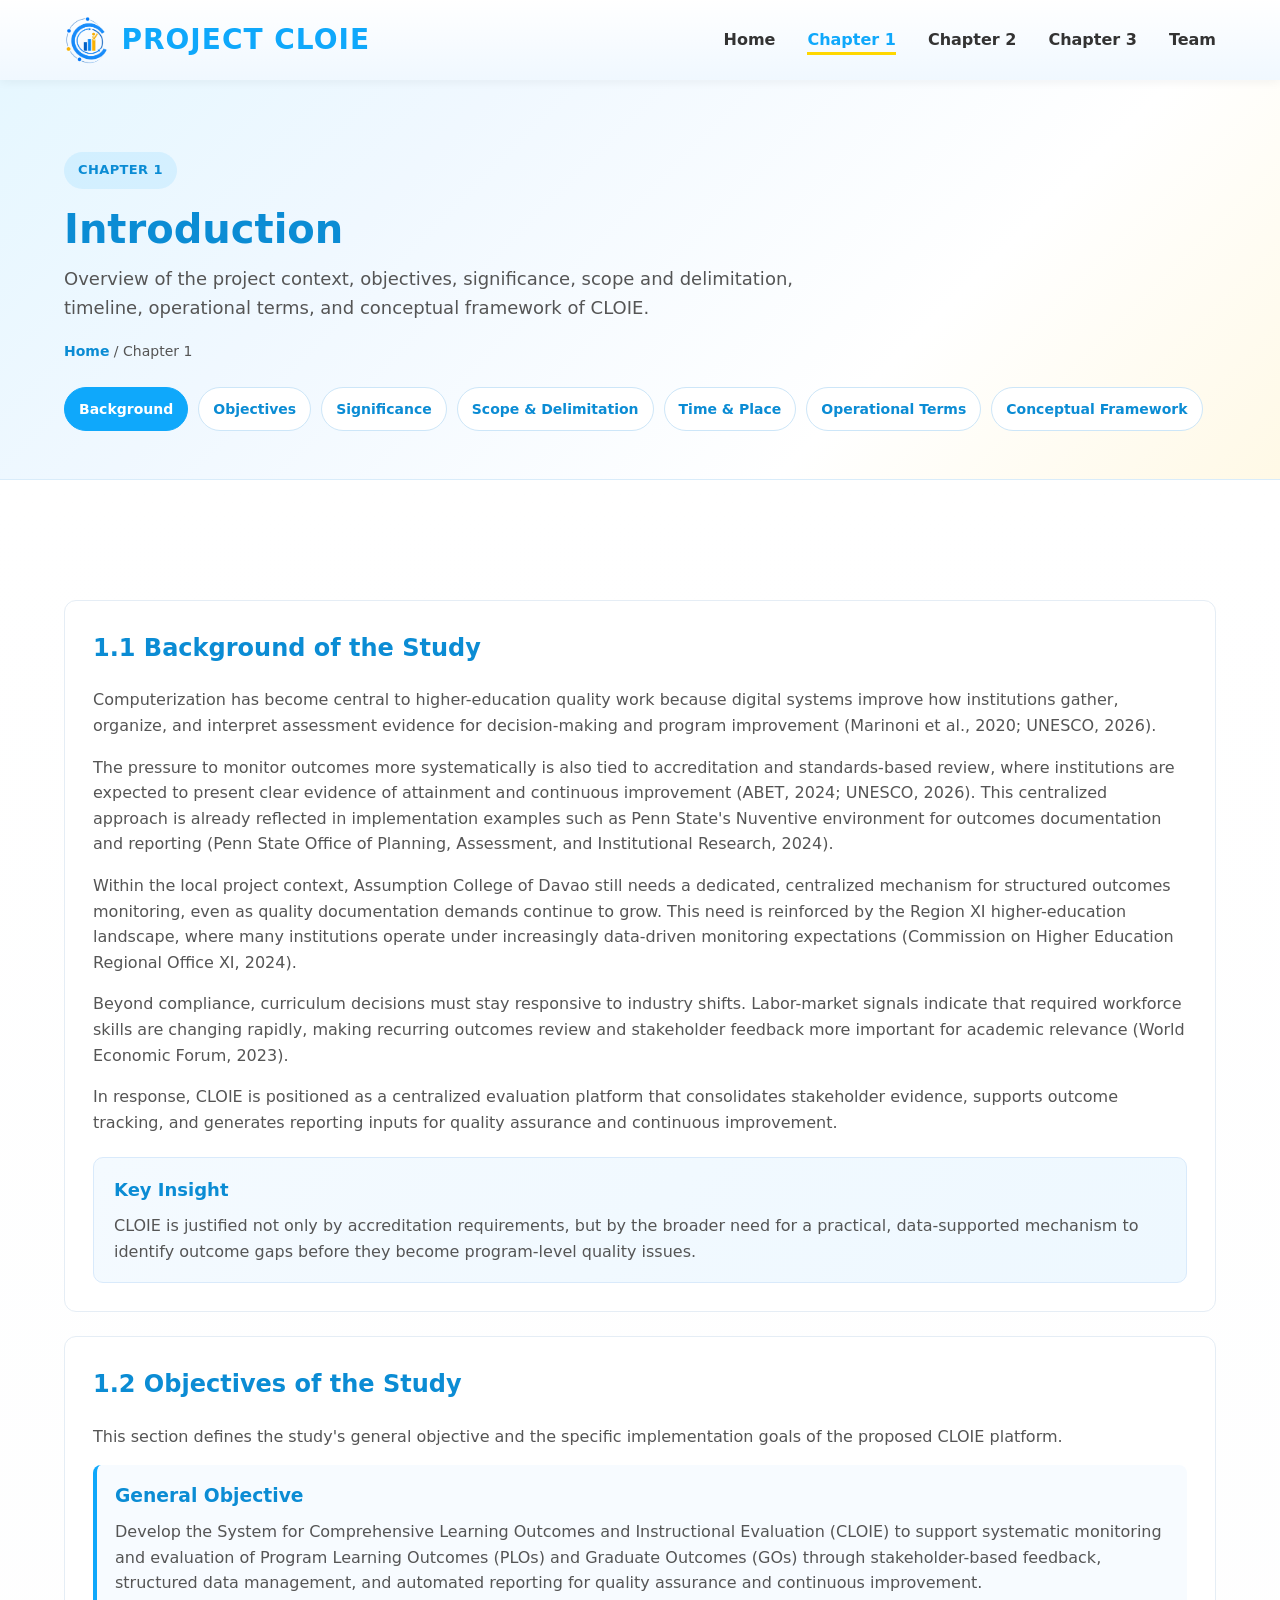
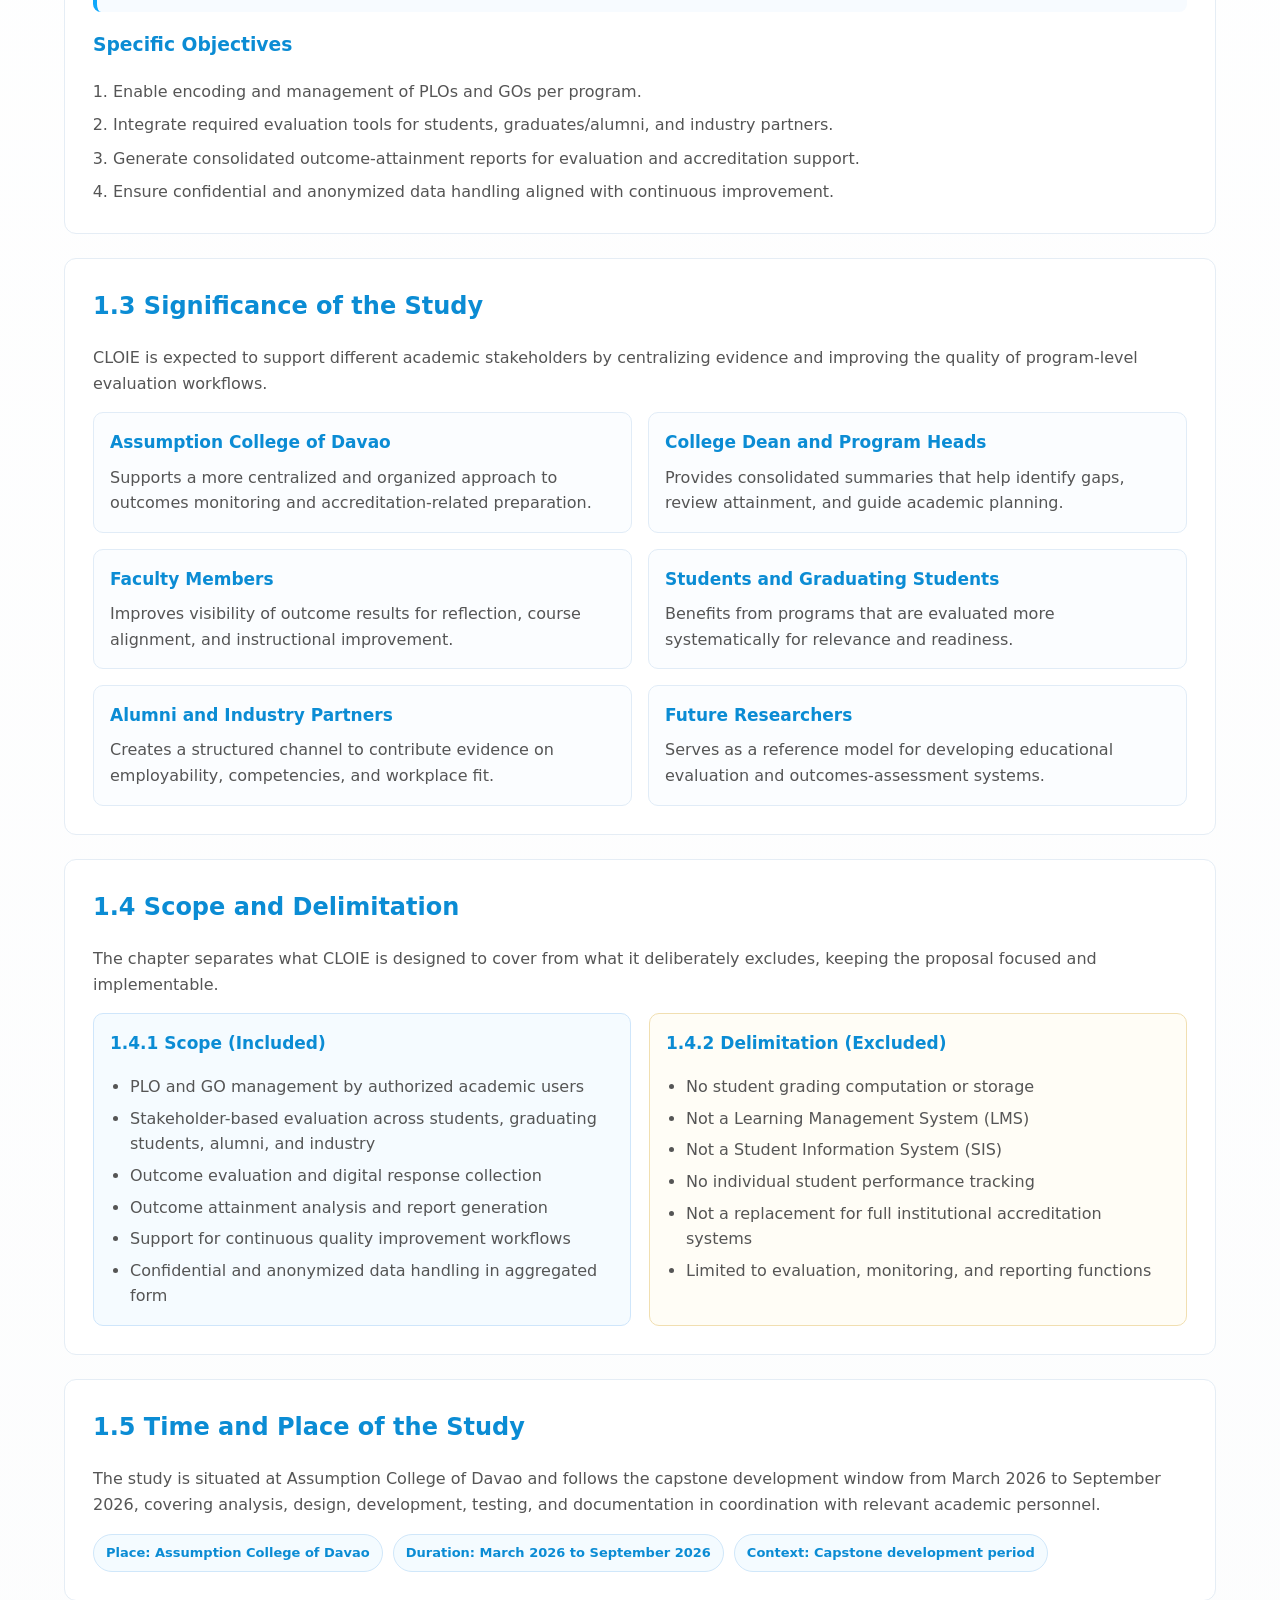
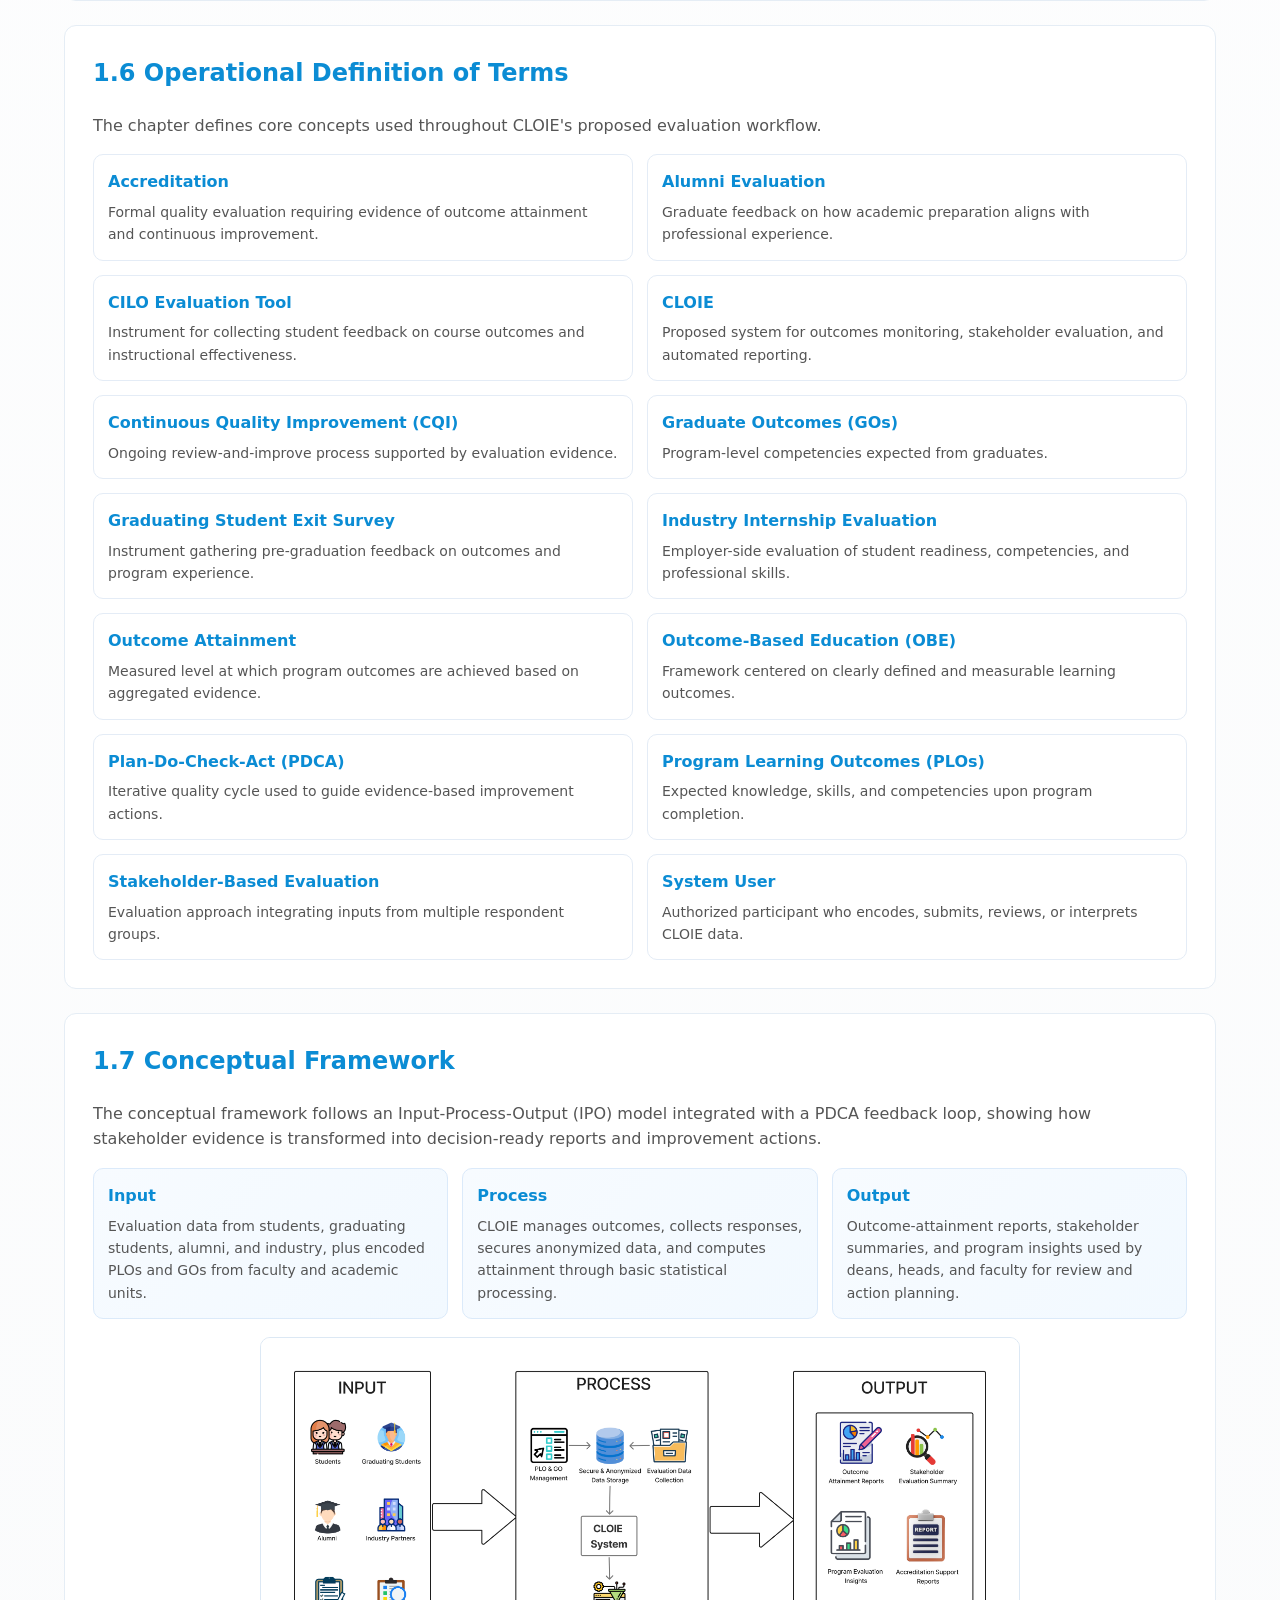
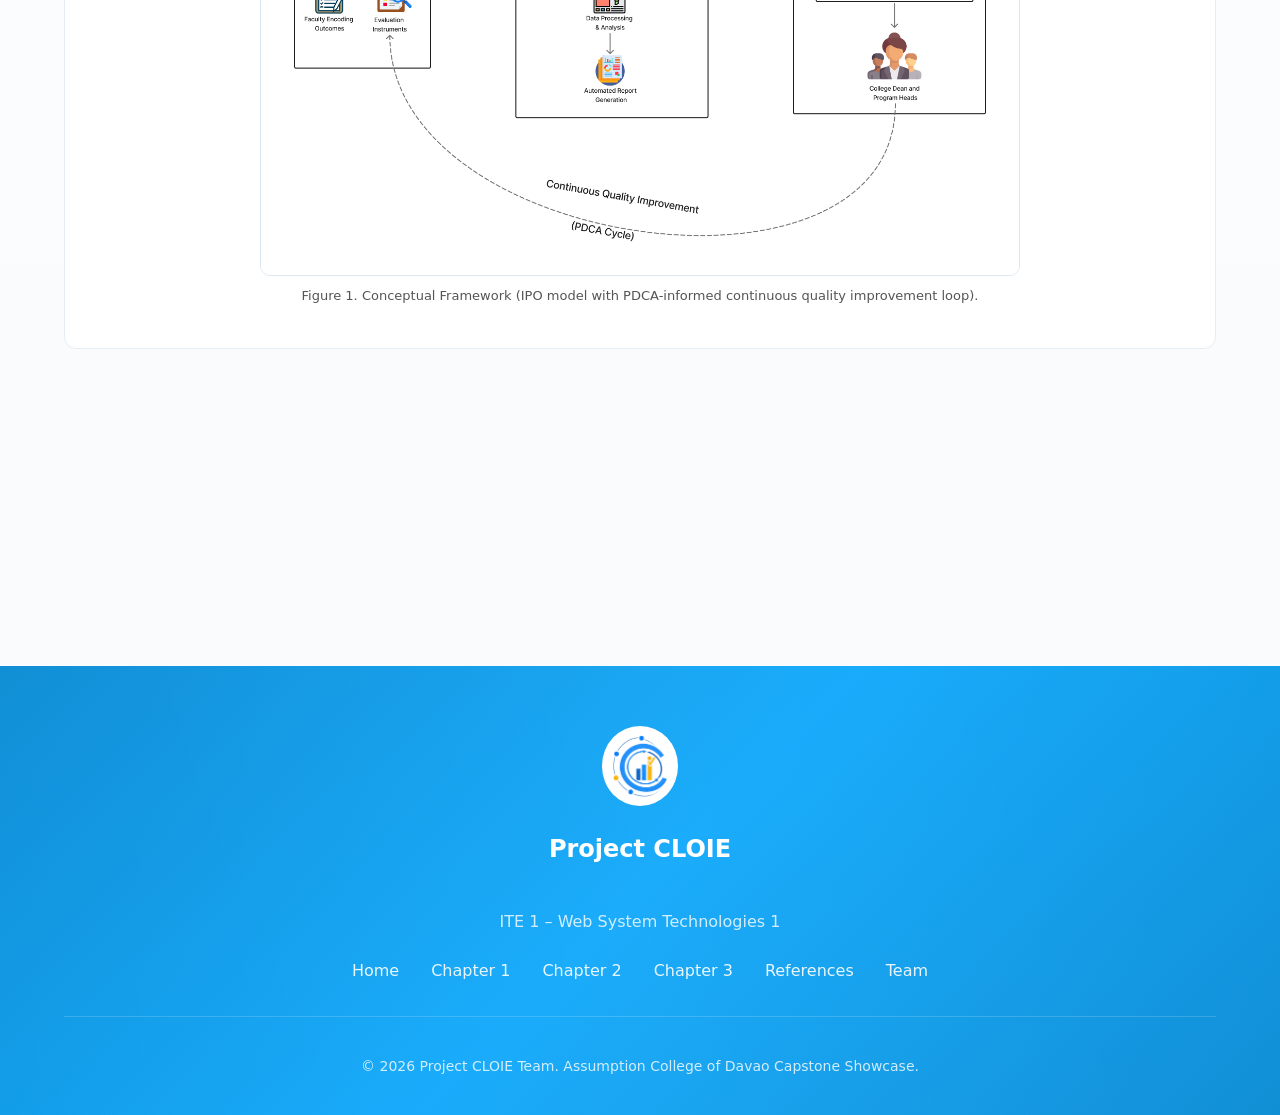
==== commit f8b2574d: "feat: update logo text to "PROJECT CLOIE" in Chapter 1 and Chapter 2 headers for consistency" ====
--- a/chapter1.html
+++ b/chapter1.html
@@ -3,7 +3,7 @@
 <head>
   <meta charset="UTF-8">
   <meta name="viewport" content="width=device-width, initial-scale=1.0">
-  <title>CLOIE - Chapter 1 Summary</title>
+  <title>PROJECT CLOIE - Chapter 1</title>
   <link rel="shortcut icon" href="assets/cloie-logo.png" type="image/png">
   <link rel="stylesheet" href="css/style.css">
   <link rel="stylesheet" href="css/chapter.css">
@@ -12,8 +12,8 @@
   <header class="v-header">
     <div class="page-container v-nav">
       <a href="index.html" class="v-logo-container">
-        <img src="assets/cloie-logo.png" alt="CLOIE logo" class="v-brand-logo">
-        <span class="v-logo-text">CLOIE</span>
+        <img src="assets/cloie-logo.png" alt="PROJECT CLOIE logo" class="v-brand-logo">
+        <span class="v-logo-text">PROJECT CLOIE</span>
       </a>
       <ul class="v-nav-links">
         <li><a href="index.html" class="v-nav-link">Home</a></li>
--- a/css/chapter.css
+++ b/css/chapter.css
@@ -579,6 +579,11 @@
 
   .v-jump-links {
     gap: 8px;
+  }
+
+  .v-method-grid {
+    grid-template-columns: 1fr;
+    min-width: 0;
   }
 
   .v-reference-meta {
